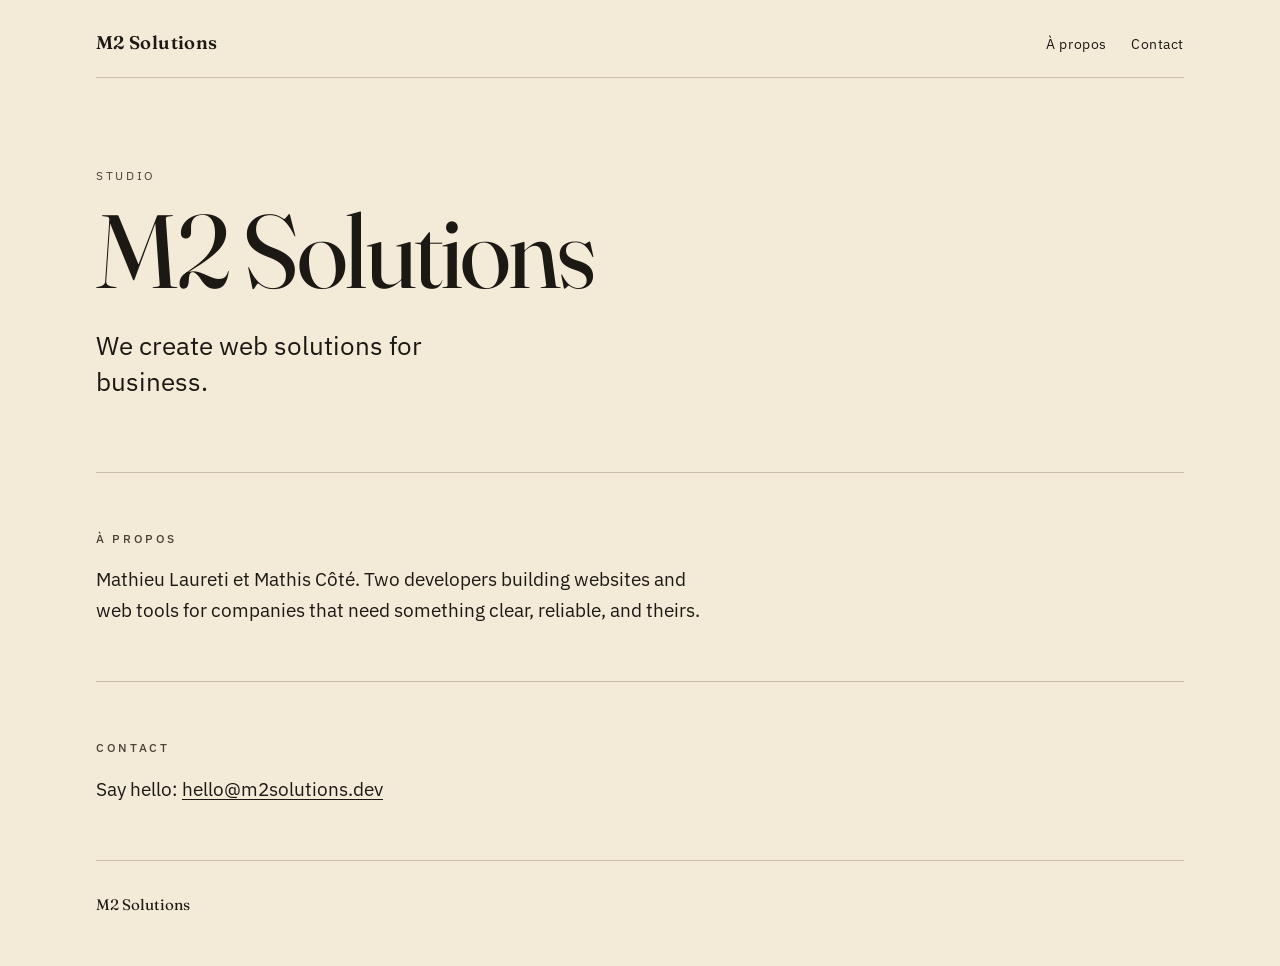
==== site/index.html @ bd521d3f "base website" ====
<!DOCTYPE html>
<html lang="en">
  <head>
    <meta charset="utf-8" />
    <meta name="viewport" content="width=device-width, initial-scale=1" />
    <title>M2 Solutions</title>
    <meta
      name="description"
      content="M2 Solutions — Mathieu Laureti et Mathis Côté. We create web solutions for business."
    />
    <link rel="preconnect" href="https://fonts.googleapis.com" />
    <link rel="preconnect" href="https://fonts.gstatic.com" crossorigin />
    <link
      href="https://fonts.googleapis.com/css2?family=Fraunces:opsz,wght@9..144,400;9..144,600&family=IBM+Plex+Sans:wght@400;500&display=swap"
      rel="stylesheet"
    />
    <link rel="stylesheet" href="styles.css" />
  </head>
  <body>
    <header class="site-header">
      <a class="wordmark" href="#top">M2 Solutions</a>
      <nav aria-label="Primary">
        <a href="#about">À propos</a>
        <a href="#contact">Contact</a>
      </nav>
    </header>

    <main id="top">
      <section class="hero" aria-labelledby="hero-title">
        <p class="eyebrow">Studio</p>
        <h1 id="hero-title">M2 Solutions</h1>
        <p class="lede">We create web solutions for business.</p>
      </section>

      <section id="about" class="about" aria-labelledby="about-title">
        <h2 id="about-title">À propos</h2>
        <p>
          Mathieu Laureti et Mathis Côté. Two developers building websites and
          web tools for companies that need something clear, reliable, and
          theirs.
        </p>
      </section>

      <section id="contact" class="contact" aria-labelledby="contact-title">
        <h2 id="contact-title">Contact</h2>
        <p>
          Say hello:
          <a href="mailto:hello@m2solutions.dev">hello@m2solutions.dev</a>
        </p>
      </section>
    </main>

    <footer class="site-footer">
      <p>M2 Solutions</p>
    </footer>
  </body>
</html>
---- site/styles.css ----
:root {
  --paper: #f3ead8;
  --ink: #1c1914;
  --ink-soft: #4a4338;
  --rule: #c9bda6;
  --accent: #8c2f1b;
  --max: 68rem;
}

*,
*::before,
*::after {
  box-sizing: border-box;
}

html {
  scroll-behavior: smooth;
}

body {
  margin: 0;
  min-height: 100vh;
  color: var(--ink);
  background: var(--paper);
  font-family: "IBM Plex Sans", system-ui, sans-serif;
  font-size: 1.05rem;
  line-height: 1.6;
}

a {
  color: inherit;
}

a:hover {
  color: var(--accent);
}

.site-header,
.site-footer,
main {
  width: min(100% - 2.5rem, var(--max));
  margin-inline: auto;
}

.site-header {
  display: flex;
  align-items: baseline;
  justify-content: space-between;
  gap: 1.5rem;
  padding-block: 1.75rem 1.25rem;
  border-bottom: 1px solid var(--rule);
}

.wordmark {
  font-family: Fraunces, Georgia, serif;
  font-weight: 600;
  font-size: 1.15rem;
  letter-spacing: 0.02em;
  text-decoration: none;
}

nav {
  display: flex;
  gap: 1.5rem;
}

nav a {
  text-decoration: none;
  font-size: 0.9rem;
  letter-spacing: 0.04em;
}

.hero {
  padding-block: 5.5rem 4.5rem;
  border-bottom: 1px solid var(--rule);
}

.eyebrow {
  margin: 0 0 1rem;
  font-size: 0.75rem;
  letter-spacing: 0.22em;
  text-transform: uppercase;
  color: var(--ink-soft);
}

.hero h1 {
  margin: 0;
  font-family: Fraunces, Georgia, serif;
  font-size: clamp(3rem, 9vw, 6.5rem);
  font-weight: 400;
  line-height: 0.95;
  letter-spacing: -0.03em;
}

.lede {
  max-width: 22ch;
  margin: 1.75rem 0 0;
  font-size: clamp(1.25rem, 2.4vw, 1.65rem);
  line-height: 1.35;
}

.about,
.contact {
  padding-block: 3.5rem;
  border-bottom: 1px solid var(--rule);
}

h2 {
  margin: 0 0 1rem;
  font-size: 0.75rem;
  font-weight: 500;
  letter-spacing: 0.22em;
  text-transform: uppercase;
  color: var(--ink-soft);
}

.about p,
.contact p {
  max-width: 38rem;
  margin: 0;
  font-size: 1.2rem;
}

.contact a {
  text-underline-offset: 0.18em;
}

.site-footer {
  padding-block: 2rem 3rem;
  font-family: Fraunces, Georgia, serif;
  font-size: 0.95rem;
}

.site-footer p {
  margin: 0;
}

@media (max-width: 40rem) {
  .site-header {
    flex-direction: column;
    align-items: flex-start;
    gap: 0.75rem;
  }

  .hero {
    padding-block: 3.5rem 3rem;
  }
}
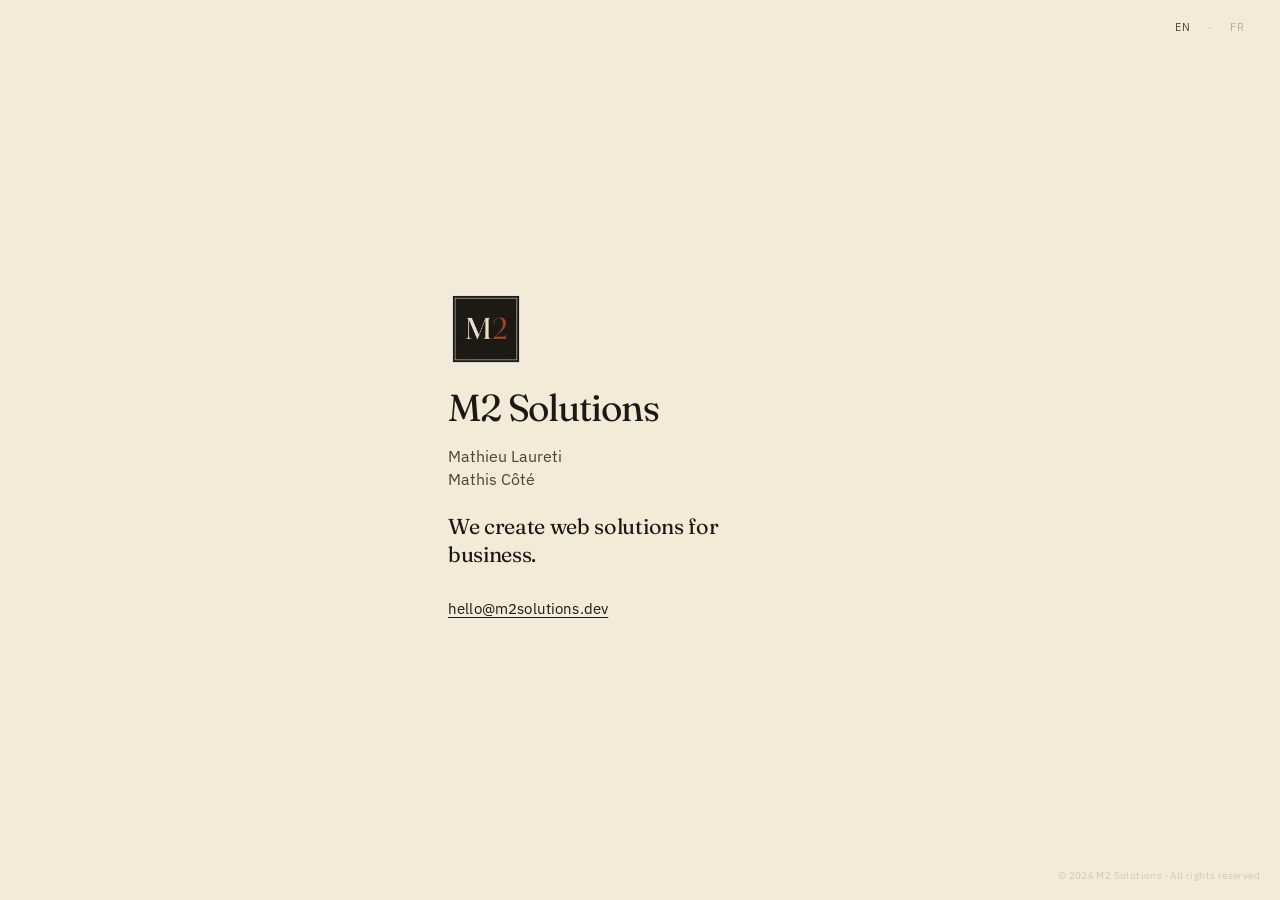
==== commit ea4f3841: "base website" ====
--- a/site/index.html
+++ b/site/index.html
@@ -2,12 +2,18 @@
 <html lang="en">
   <head>
     <meta charset="utf-8" />
-    <meta name="viewport" content="width=device-width, initial-scale=1" />
+    <meta
+      name="viewport"
+      content="width=device-width, initial-scale=1, viewport-fit=cover"
+    />
     <title>M2 Solutions</title>
     <meta
       name="description"
-      content="M2 Solutions — Mathieu Laureti et Mathis Côté. We create web solutions for business."
+      content="M2 Solutions — Mathieu Laureti and Mathis Côté. We create web solutions for business."
     />
+    <link rel="alternate" hreflang="en" href="./" />
+    <link rel="alternate" hreflang="fr" href="./fr/" />
+    <link rel="alternate" hreflang="x-default" href="./" />
     <link rel="preconnect" href="https://fonts.googleapis.com" />
     <link rel="preconnect" href="https://fonts.gstatic.com" crossorigin />
     <link
@@ -17,41 +23,33 @@
     <link rel="stylesheet" href="styles.css" />
   </head>
   <body>
-    <header class="site-header">
-      <a class="wordmark" href="#top">M2 Solutions</a>
-      <nav aria-label="Primary">
-        <a href="#about">À propos</a>
-        <a href="#contact">Contact</a>
-      </nav>
-    </header>
+    <nav class="lang" aria-label="Language">
+      <a href="./" hreflang="en" lang="en" aria-current="page">EN</a>
+      <span aria-hidden="true">·</span>
+      <a href="./fr/" hreflang="fr" lang="fr">FR</a>
+    </nav>
 
-    <main id="top">
-      <section class="hero" aria-labelledby="hero-title">
-        <p class="eyebrow">Studio</p>
-        <h1 id="hero-title">M2 Solutions</h1>
-        <p class="lede">We create web solutions for business.</p>
-      </section>
-
-      <section id="about" class="about" aria-labelledby="about-title">
-        <h2 id="about-title">À propos</h2>
-        <p>
-          Mathieu Laureti et Mathis Côté. Two developers building websites and
-          web tools for companies that need something clear, reliable, and
-          theirs.
-        </p>
-      </section>
-
-      <section id="contact" class="contact" aria-labelledby="contact-title">
-        <h2 id="contact-title">Contact</h2>
-        <p>
-          Say hello:
-          <a href="mailto:hello@m2solutions.dev">hello@m2solutions.dev</a>
-        </p>
-      </section>
+    <main class="card">
+      <img
+        class="logo"
+        src="logo.png"
+        width="256"
+        height="256"
+        alt="M2 Solutions"
+      />
+      <h1>M2 Solutions</h1>
+      <ul class="names">
+        <li>Mathieu Laureti</li>
+        <li>Mathis Côté</li>
+      </ul>
+      <p class="desc">We create web solutions for business.</p>
+      <a class="contact" href="mailto:hello@m2solutions.dev"
+        >hello@m2solutions.dev</a
+      >
     </main>
 
-    <footer class="site-footer">
-      <p>M2 Solutions</p>
+    <footer class="legal">
+      <p>© 2026 M2 Solutions · All rights reserved</p>
     </footer>
   </body>
 </html>
--- a/site/styles.css
+++ b/site/styles.css
@@ -2,9 +2,9 @@
   --paper: #f3ead8;
   --ink: #1c1914;
   --ink-soft: #4a4338;
-  --rule: #c9bda6;
+  --muted: #b9ad97;
   --accent: #8c2f1b;
-  --max: 68rem;
+  --pad: max(1.25rem, env(safe-area-inset-left));
 }
 
 *,
@@ -13,18 +13,23 @@
   box-sizing: border-box;
 }
 
-html {
-  scroll-behavior: smooth;
+html,
+body {
+  margin: 0;
+  min-height: 100%;
 }
 
 body {
-  margin: 0;
-  min-height: 100vh;
+  min-height: 100dvh;
+  display: grid;
+  grid-template-rows: auto 1fr auto;
   color: var(--ink);
   background: var(--paper);
   font-family: "IBM Plex Sans", system-ui, sans-serif;
   font-size: 1.05rem;
-  line-height: 1.6;
+  line-height: 1.5;
+  padding: env(safe-area-inset-top) env(safe-area-inset-right)
+    env(safe-area-inset-bottom) env(safe-area-inset-left);
 }
 
 a {
@@ -35,114 +40,126 @@
   color: var(--accent);
 }
 
-.site-header,
-.site-footer,
-main {
-  width: min(100% - 2.5rem, var(--max));
-  margin-inline: auto;
+.lang {
+  display: flex;
+  align-items: center;
+  justify-content: flex-end;
+  gap: 0.15rem;
+  padding: 0.35rem var(--pad) 0;
+  font-size: 0.68rem;
+  letter-spacing: 0.16em;
+  color: var(--muted);
 }
 
-.site-header {
-  display: flex;
-  align-items: baseline;
-  justify-content: space-between;
-  gap: 1.5rem;
-  padding-block: 1.75rem 1.25rem;
-  border-bottom: 1px solid var(--rule);
-}
-
-.wordmark {
-  font-family: Fraunces, Georgia, serif;
-  font-weight: 600;
-  font-size: 1.15rem;
-  letter-spacing: 0.02em;
+.lang a {
+  display: inline-flex;
+  align-items: center;
+  justify-content: center;
+  min-width: 2.75rem;
+  min-height: 2.75rem;
   text-decoration: none;
 }
 
-nav {
-  display: flex;
-  gap: 1.5rem;
+.lang a[aria-current="page"] {
+  color: var(--ink-soft);
+  pointer-events: none;
 }
 
-nav a {
-  text-decoration: none;
-  font-size: 0.9rem;
-  letter-spacing: 0.04em;
+.card {
+  display: flex;
+  flex-direction: column;
+  align-items: flex-start;
+  justify-content: center;
+  width: min(100% - 2 * var(--pad), 22rem);
+  margin: 0 auto;
+  padding-block: 1.5rem;
 }
 
-.hero {
-  padding-block: 5.5rem 4.5rem;
-  border-bottom: 1px solid var(--rule);
+.logo {
+  display: block;
+  width: 4.25rem;
+  height: 4.25rem;
+  margin-bottom: 1.35rem;
 }
 
-.eyebrow {
-  margin: 0 0 1rem;
-  font-size: 0.75rem;
-  letter-spacing: 0.22em;
-  text-transform: uppercase;
-  color: var(--ink-soft);
+h1 {
+  margin: 0;
+  font-family: Fraunces, Georgia, serif;
+  font-size: clamp(1.85rem, 7vw, 2.35rem);
+  font-weight: 400;
+  letter-spacing: -0.03em;
+  line-height: 1.05;
 }
 
-.hero h1 {
-  margin: 0;
-  font-family: Fraunces, Georgia, serif;
-  font-size: clamp(3rem, 9vw, 6.5rem);
-  font-weight: 400;
-  line-height: 0.95;
-  letter-spacing: -0.03em;
+.names {
+  list-style: none;
+  margin: 1.1rem 0 0;
+  padding: 0;
+  color: var(--ink-soft);
+  font-size: 1rem;
+  line-height: 1.45;
 }
 
-.lede {
-  max-width: 22ch;
-  margin: 1.75rem 0 0;
-  font-size: clamp(1.25rem, 2.4vw, 1.65rem);
-  line-height: 1.35;
+.desc {
+  margin: 1.35rem 0 0;
+  max-width: 20ch;
+  font-family: Fraunces, Georgia, serif;
+  font-size: clamp(1.15rem, 4.2vw, 1.35rem);
+  font-weight: 400;
+  line-height: 1.3;
+  letter-spacing: -0.015em;
 }
 
-.about,
 .contact {
-  padding-block: 3.5rem;
-  border-bottom: 1px solid var(--rule);
+  margin-top: 1.75rem;
+  font-size: 0.95rem;
+  letter-spacing: 0.01em;
+  text-underline-offset: 0.2em;
+  word-break: break-word;
 }
 
-h2 {
-  margin: 0 0 1rem;
-  font-size: 0.75rem;
-  font-weight: 500;
-  letter-spacing: 0.22em;
-  text-transform: uppercase;
-  color: var(--ink-soft);
+.legal {
+  justify-self: end;
+  padding: 0.5rem var(--pad) 1rem;
+  max-width: 90vw;
+  color: var(--muted);
+  font-size: 0.62rem;
+  letter-spacing: 0.04em;
+  text-align: right;
 }
 
-.about p,
-.contact p {
-  max-width: 38rem;
-  margin: 0;
-  font-size: 1.2rem;
-}
-
-.contact a {
-  text-underline-offset: 0.18em;
-}
-
-.site-footer {
-  padding-block: 2rem 3rem;
-  font-family: Fraunces, Georgia, serif;
-  font-size: 0.95rem;
-}
-
-.site-footer p {
+.legal p {
   margin: 0;
 }
 
-@media (max-width: 40rem) {
-  .site-header {
-    flex-direction: column;
-    align-items: flex-start;
-    gap: 0.75rem;
+@media (min-width: 40rem) {
+  .card {
+    width: min(100% - 4rem, 24rem);
   }
 
-  .hero {
-    padding-block: 3.5rem 3rem;
+  .logo {
+    width: 4.75rem;
+    height: 4.75rem;
+  }
+
+  .legal {
+    opacity: 0.55;
+  }
+
+  .legal:hover,
+  .legal:focus-within {
+    opacity: 1;
+    color: var(--ink-soft);
   }
 }
+
+@media (max-width: 39.99rem) {
+  .card {
+    align-items: flex-start;
+  }
+
+  .logo {
+    width: 3.75rem;
+    height: 3.75rem;
+  }
+}
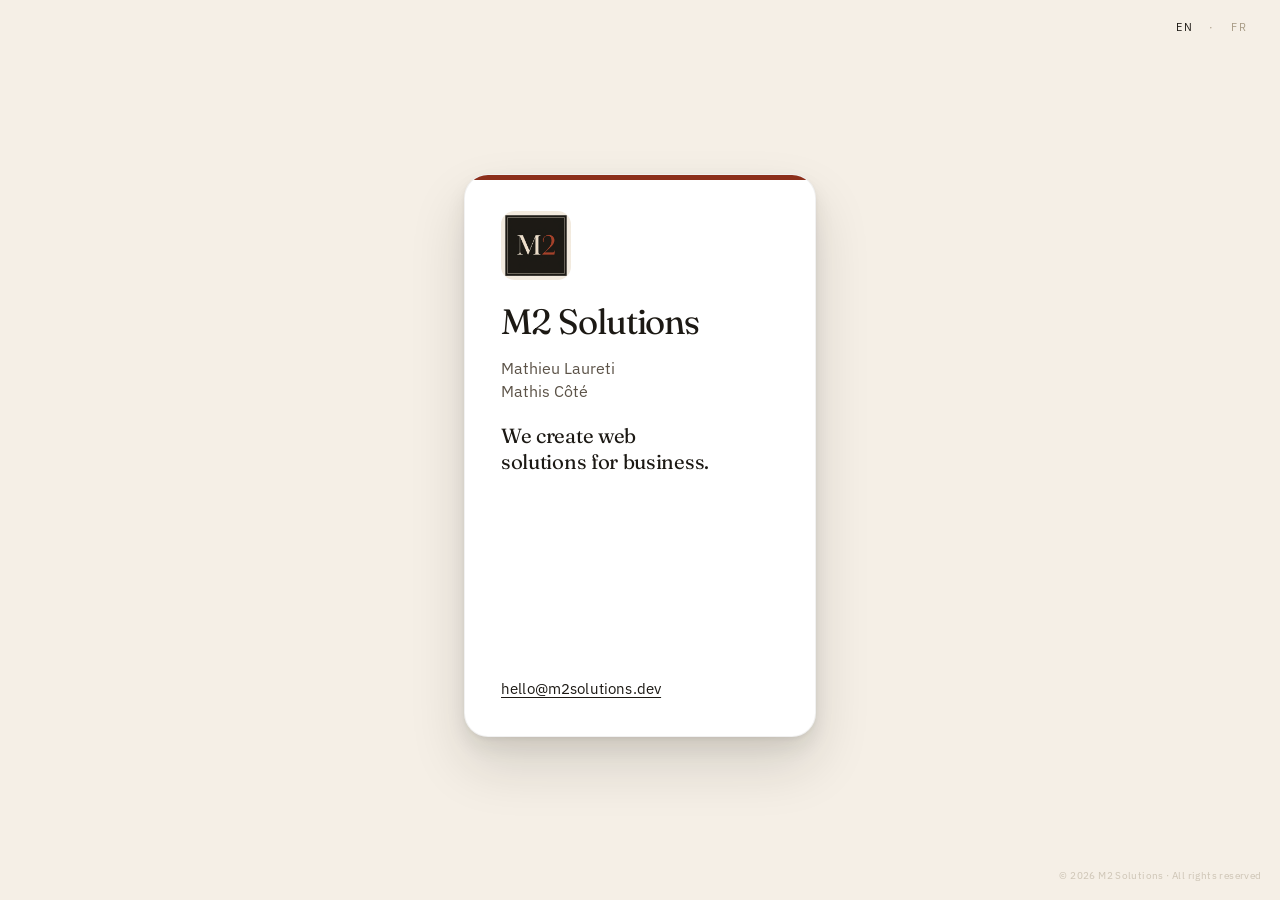
==== commit 1756b110: "base website" ====
--- a/site/index.html
+++ b/site/index.html
@@ -20,7 +20,7 @@
       href="https://fonts.googleapis.com/css2?family=Fraunces:opsz,wght@9..144,400;9..144,600&family=IBM+Plex+Sans:wght@400;500&display=swap"
       rel="stylesheet"
     />
-    <link rel="stylesheet" href="styles.css" />
+    <link rel="stylesheet" href="styles.css?v=card" />
   </head>
   <body>
     <nav class="lang" aria-label="Language">
--- a/site/styles.css
+++ b/site/styles.css
@@ -1,10 +1,16 @@
 :root {
-  --paper: #f3ead8;
+  --page: #f5efe6;
+  --card: #ffffff;
   --ink: #1c1914;
-  --ink-soft: #4a4338;
-  --muted: #b9ad97;
+  --ink-soft: #5c5348;
+  --muted: #a89c86;
   --accent: #8c2f1b;
-  --pad: max(1.25rem, env(safe-area-inset-left));
+  --pad: max(1.15rem, env(safe-area-inset-left));
+  --radius: 1.5rem;
+  --shadow:
+    0 2px 4px rgba(28, 25, 20, 0.05),
+    0 10px 20px rgba(28, 25, 20, 0.07),
+    0 28px 56px rgba(28, 25, 20, 0.14);
 }
 
 *,
@@ -24,7 +30,7 @@
   display: grid;
   grid-template-rows: auto 1fr auto;
   color: var(--ink);
-  background: var(--paper);
+  background: var(--page);
   font-family: "IBM Plex Sans", system-ui, sans-serif;
   font-size: 1.05rem;
   line-height: 1.5;
@@ -34,10 +40,6 @@
 
 a {
   color: inherit;
-}
-
-a:hover {
-  color: var(--accent);
 }
 
 .lang {
@@ -60,32 +62,57 @@
   text-decoration: none;
 }
 
+.lang a:hover {
+  color: var(--ink);
+}
+
 .lang a[aria-current="page"] {
-  color: var(--ink-soft);
+  color: var(--ink);
   pointer-events: none;
 }
 
 .card {
+  position: relative;
   display: flex;
   flex-direction: column;
   align-items: flex-start;
-  justify-content: center;
-  width: min(100% - 2 * var(--pad), 22rem);
-  margin: 0 auto;
-  padding-block: 1.5rem;
+  overflow: hidden;
+  aspect-ratio: 5 / 8;
+  width: min(
+    20.5rem,
+    calc(100% - 2 * var(--pad)),
+    calc((100dvh - 7.5rem) * 5 / 8)
+  );
+  margin: auto;
+  padding: clamp(1.5rem, 5.5vw, 2.25rem);
+  background: var(--card);
+  border: 1px solid rgba(28, 25, 20, 0.06);
+  border-radius: var(--radius);
+  box-shadow: var(--shadow);
+}
+
+.card::before {
+  content: "";
+  position: absolute;
+  top: 0;
+  left: 0;
+  right: 0;
+  height: 5px;
+  background: var(--accent);
 }
 
 .logo {
   display: block;
-  width: 4.25rem;
-  height: 4.25rem;
+  width: 3.75rem;
+  height: 3.75rem;
   margin-bottom: 1.35rem;
+  border-radius: 0.85rem;
 }
 
 h1 {
   margin: 0;
   font-family: Fraunces, Georgia, serif;
-  font-size: clamp(1.85rem, 7vw, 2.35rem);
+  font-size: clamp(1.7rem, 6.4vw, 2.2rem);
   font-weight: 400;
   letter-spacing: -0.03em;
   line-height: 1.05;
@@ -93,29 +120,34 @@
 
 .names {
   list-style: none;
-  margin: 1.1rem 0 0;
+  margin: 1rem 0 0;
   padding: 0;
   color: var(--ink-soft);
-  font-size: 1rem;
+  font-size: 0.98rem;
   line-height: 1.45;
 }
 
 .desc {
-  margin: 1.35rem 0 0;
-  max-width: 20ch;
+  margin: 1.25rem 0 0;
+  max-width: 16ch;
   font-family: Fraunces, Georgia, serif;
-  font-size: clamp(1.15rem, 4.2vw, 1.35rem);
+  font-size: clamp(1.08rem, 3.8vw, 1.28rem);
   font-weight: 400;
   line-height: 1.3;
   letter-spacing: -0.015em;
 }
 
 .contact {
-  margin-top: 1.75rem;
-  font-size: 0.95rem;
+  margin-top: auto;
+  padding-top: 1.25rem;
+  font-size: 0.92rem;
   letter-spacing: 0.01em;
   text-underline-offset: 0.2em;
   word-break: break-word;
+}
+
+.contact:hover {
+  color: var(--accent);
 }
 
 .legal {
@@ -134,32 +166,33 @@
 
 @media (min-width: 40rem) {
   .card {
-    width: min(100% - 4rem, 24rem);
+    width: min(22rem, calc((100dvh - 8rem) * 5 / 8));
+    transition: transform 0.28s ease, box-shadow 0.28s ease;
   }
 
   .logo {
-    width: 4.75rem;
-    height: 4.75rem;
+    width: 4.35rem;
+    height: 4.35rem;
+    margin-bottom: 1.5rem;
   }
 
   .legal {
-    opacity: 0.55;
+    opacity: 0.5;
   }
 
   .legal:hover,
   .legal:focus-within {
     opacity: 1;
-    color: var(--ink-soft);
+    color: var(--ink);
   }
 }
 
-@media (max-width: 39.99rem) {
-  .card {
-    align-items: flex-start;
-  }
-
-  .logo {
-    width: 3.75rem;
-    height: 3.75rem;
+@media (hover: hover) and (min-width: 40rem) {
+  .card:hover {
+    transform: translateY(-5px);
+    box-shadow:
+      0 4px 8px rgba(28, 25, 20, 0.06),
+      0 16px 32px rgba(28, 25, 20, 0.1),
+      0 48px 80px rgba(28, 25, 20, 0.16);
   }
 }
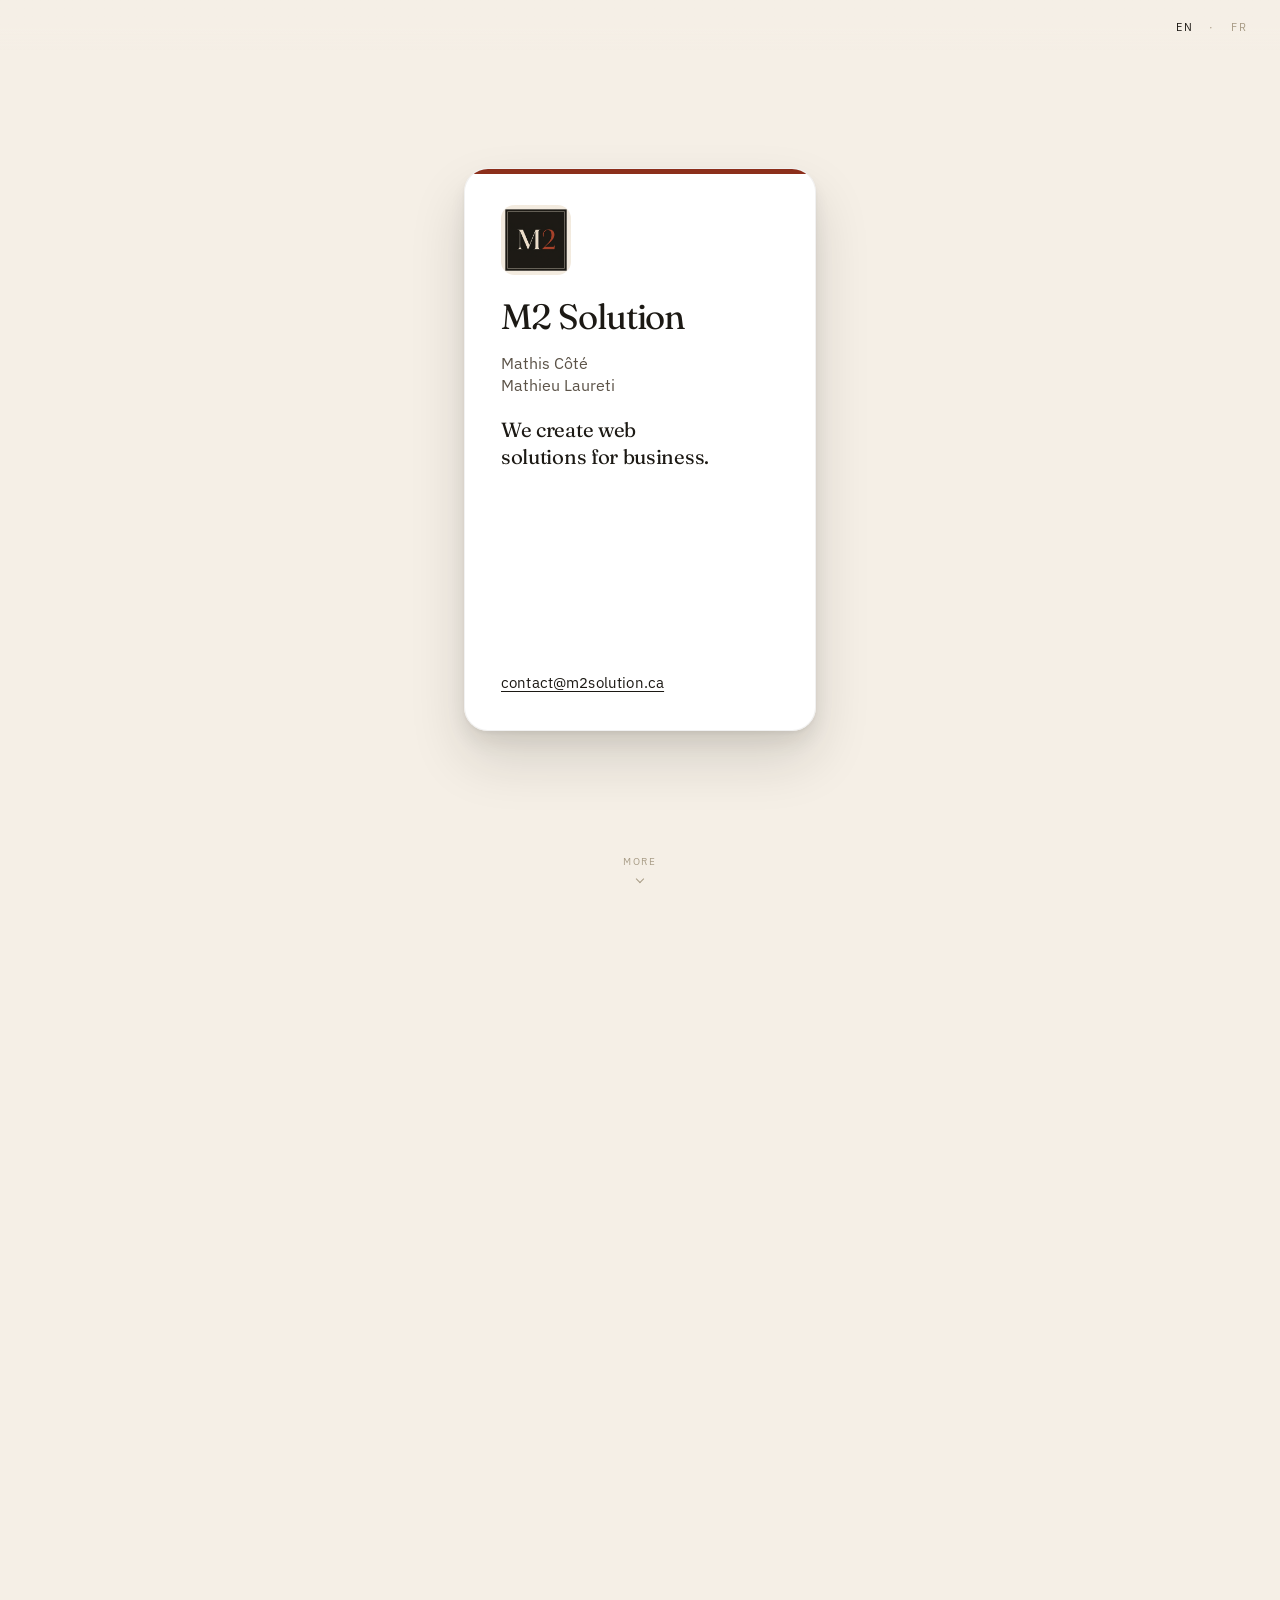
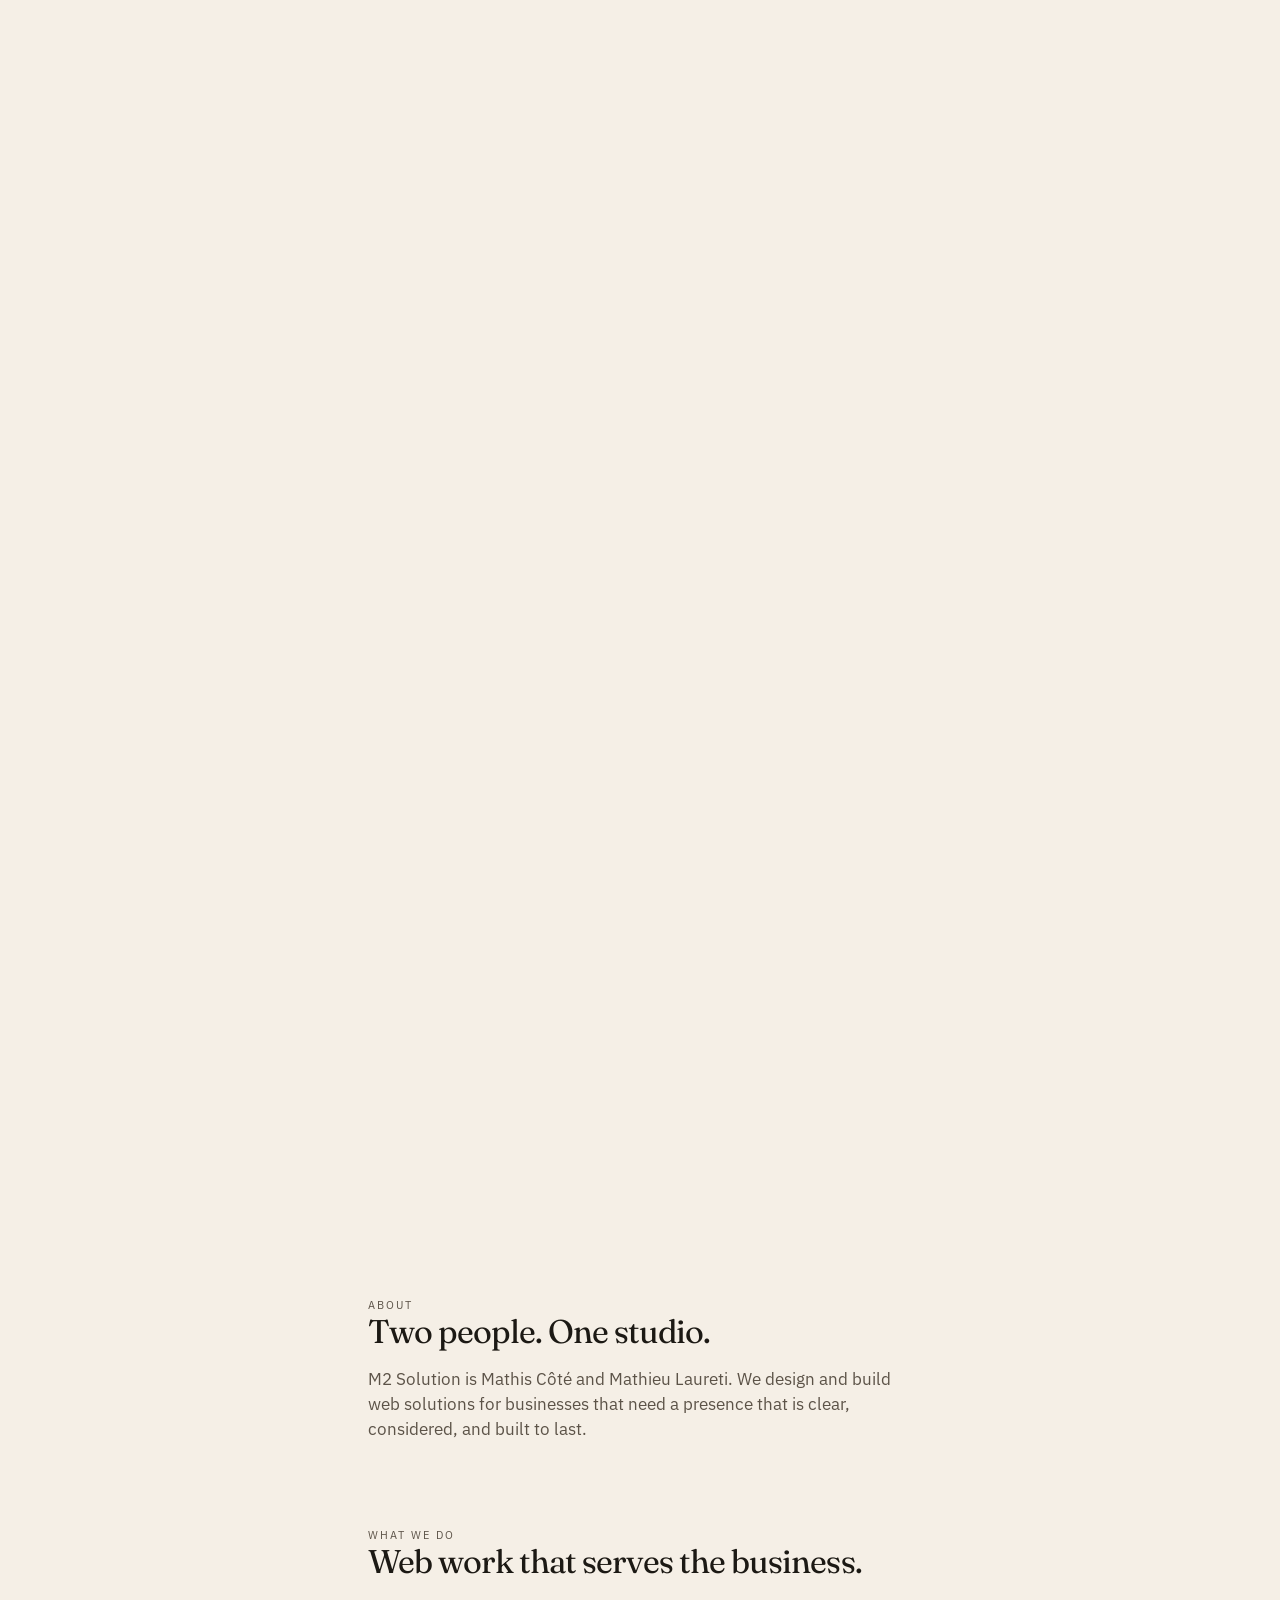
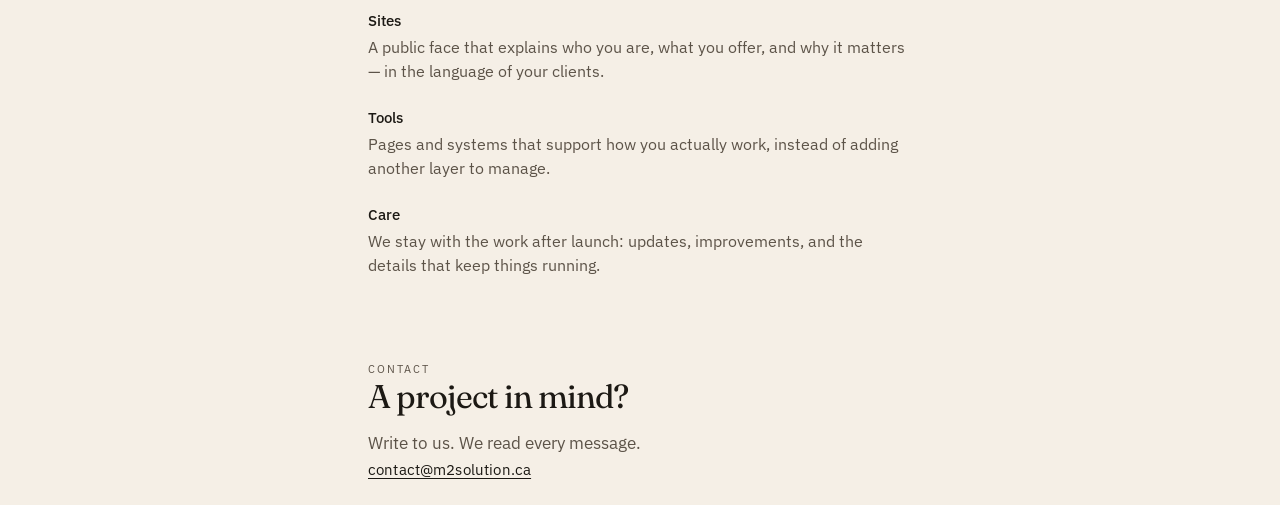
==== commit f6c5cb32: "website" ====
--- a/site/index.html
+++ b/site/index.html
@@ -6,21 +6,31 @@
       name="viewport"
       content="width=device-width, initial-scale=1, viewport-fit=cover"
     />
-    <title>M2 Solutions</title>
+    <title>M2 Solution</title>
     <meta
       name="description"
-      content="M2 Solutions — Mathieu Laureti and Mathis Côté. We create web solutions for business."
-    />
-    <link rel="alternate" hreflang="en" href="./" />
-    <link rel="alternate" hreflang="fr" href="./fr/" />
-    <link rel="alternate" hreflang="x-default" href="./" />
+      content="M2 Solution — Mathis Côté and Mathieu Laureti. We create web solutions for business."
+    />
+    <link rel="canonical" href="https://m2solution.ca/" />
+    <link rel="alternate" hreflang="en" href="https://m2solution.ca/" />
+    <link rel="alternate" hreflang="fr" href="https://m2solution.ca/fr/" />
+    <link rel="alternate" hreflang="x-default" href="https://m2solution.ca/" />
+    <meta property="og:type" content="website" />
+    <meta property="og:url" content="https://m2solution.ca/" />
+    <meta property="og:title" content="M2 Solution" />
+    <meta
+      property="og:description"
+      content="M2 Solution — Mathis Côté and Mathieu Laureti. We create web solutions for business."
+    />
+    <meta property="og:locale" content="en_CA" />
+    <meta property="og:locale:alternate" content="fr_CA" />
     <link rel="preconnect" href="https://fonts.googleapis.com" />
     <link rel="preconnect" href="https://fonts.gstatic.com" crossorigin />
     <link
       href="https://fonts.googleapis.com/css2?family=Fraunces:opsz,wght@9..144,400;9..144,600&family=IBM+Plex+Sans:wght@400;500&display=swap"
       rel="stylesheet"
     />
-    <link rel="stylesheet" href="styles.css?v=card" />
+    <link rel="stylesheet" href="styles.css?v=more" />
   </head>
   <body>
     <nav class="lang" aria-label="Language">
@@ -29,27 +39,240 @@
       <a href="./fr/" hreflang="fr" lang="fr">FR</a>
     </nav>
 
-    <main class="card">
-      <img
-        class="logo"
-        src="logo.png"
-        width="256"
-        height="256"
-        alt="M2 Solutions"
-      />
-      <h1>M2 Solutions</h1>
-      <ul class="names">
-        <li>Mathieu Laureti</li>
-        <li>Mathis Côté</li>
-      </ul>
-      <p class="desc">We create web solutions for business.</p>
-      <a class="contact" href="mailto:hello@m2solutions.dev"
-        >hello@m2solutions.dev</a
-      >
+    <div class="stage" data-flip-stage>
+      <div class="pin" data-flip-pin>
+        <header class="hero">
+          <div class="flipper" data-flip-card>
+            <article class="card face face-front">
+              <img
+                class="logo"
+                src="logo.png"
+                width="256"
+                height="256"
+                alt="M2 Solution"
+              />
+              <h1>M2 Solution</h1>
+              <ul class="names">
+                <li>Mathis Côté</li>
+                <li>Mathieu Laureti</li>
+              </ul>
+              <p class="desc">We create web solutions for business.</p>
+              <a class="contact" href="mailto:contact@m2solution.ca"
+                >contact@m2solution.ca</a
+              >
+            </article>
+          </div>
+          <a class="scroll" data-flip-hint href="#about">More</a>
+        </header>
+      </div>
+    </div>
+
+    <main data-flip-site>
+      <header class="masthead">
+        <p>M2 Solution</p>
+        <p>Québec</p>
+      </header>
+
+      <section id="about" class="panel">
+        <p class="kicker">About</p>
+        <h2>Two people. One studio.</h2>
+        <p>
+          M2 Solution is Mathis Côté and Mathieu Laureti. We design and build
+          web solutions for businesses that need a presence that is clear,
+          considered, and built to last.
+        </p>
+        <p>
+          Based in Québec. We work in French and English — the way your clients
+          actually speak.
+        </p>
+      </section>
+
+      <section id="work" class="panel">
+        <p class="kicker">What we do</p>
+        <h2>Web work that serves the business.</h2>
+        <ul class="offers">
+          <li>
+            <h3>Sites</h3>
+            <p>
+              A public face that explains who you are, what you offer, and why
+              it matters — in the language of your clients.
+            </p>
+          </li>
+          <li>
+            <h3>Tools</h3>
+            <p>
+              Pages and systems that support how you actually work, instead of
+              adding another layer to manage.
+            </p>
+          </li>
+          <li>
+            <h3>Care</h3>
+            <p>
+              We stay with the work after launch: updates, improvements, and
+              the details that keep things running.
+            </p>
+          </li>
+        </ul>
+      </section>
+
+      <section id="for" class="panel">
+        <p class="kicker">Who it’s for</p>
+        <h2>Businesses that want a site that works, not a brochure that ages.</h2>
+        <ul class="offers">
+          <li>
+            <h3>Local businesses</h3>
+            <p>
+              Shops, services, and studios that need to be found, understood,
+              and contacted without friction.
+            </p>
+          </li>
+          <li>
+            <h3>Growing teams</h3>
+            <p>
+              Companies that have outgrown a template and need something that
+              matches how they sell and operate.
+            </p>
+          </li>
+          <li>
+            <h3>Bilingual Québec</h3>
+            <p>
+              Work that has to hold up in French and English, on the same
+              footing — not a translation tacked on at the end.
+            </p>
+          </li>
+        </ul>
+      </section>
+
+      <section id="method" class="panel">
+        <p class="kicker">How we work</p>
+        <h2>Listen, build, stay with it.</h2>
+        <ol class="steps">
+          <li>
+            <h3>Listen</h3>
+            <p>
+              We start with the business: who you serve, what has to be clear,
+              and what can wait. No deck before the problem is named.
+            </p>
+          </li>
+          <li>
+            <h3>Build</h3>
+            <p>
+              Design and development together, in the open. You see the work as
+              it takes shape, not only at the end.
+            </p>
+          </li>
+          <li>
+            <h3>Launch</h3>
+            <p>
+              We put it live, set the domain and mail, and keep a line open for
+              what comes next.
+            </p>
+          </li>
+        </ol>
+      </section>
+
+      <section id="faq" class="panel">
+        <p class="kicker">Questions</p>
+        <h2>The usual ones.</h2>
+        <div class="faq">
+          <details>
+            <summary>How do we start?</summary>
+            <p>
+              Write to
+              <a href="mailto:contact@m2solution.ca">contact@m2solution.ca</a>
+              with a few lines on the business and what you need. We answer,
+              then we talk.
+            </p>
+          </details>
+          <details>
+            <summary>How long does a site take?</summary>
+            <p>
+              It depends on the scope. A clear one-pager can move quickly; a
+              larger site takes the time the content and structure need. We’ll
+              say so before we begin.
+            </p>
+          </details>
+          <details>
+            <summary>Do you work in French and English?</summary>
+            <p>
+              Yes. The studio is bilingual. The site you’re reading is the
+              proof.
+            </p>
+          </details>
+          <details>
+            <summary>Do you host and look after the site?</summary>
+            <p>
+              Yes. We can launch it, point the domain, and stay on for updates
+              so you’re not left with a file and a login.
+            </p>
+          </details>
+        </div>
+      </section>
+
+      <section id="contact" class="panel">
+        <p class="kicker">Contact</p>
+        <h2>A project in mind?</h2>
+        <p>
+          Tell us who you are and what you’re trying to do. We read every
+          message.
+        </p>
+        <a class="contact contact--block" href="mailto:contact@m2solution.ca"
+          >contact@m2solution.ca</a
+        >
+        <p class="aside">Québec · French &amp; English</p>
+      </section>
     </main>
+      <section id="about" class="panel">
+        <p class="kicker">About</p>
+        <h2>Two people. One studio.</h2>
+        <p>
+          M2 Solution is Mathis Côté and Mathieu Laureti. We design and build
+          web solutions for businesses that need a presence that is clear,
+          considered, and built to last.
+        </p>
+      </section>
+
+      <section id="work" class="panel">
+        <p class="kicker">What we do</p>
+        <h2>Web work that serves the business.</h2>
+        <ul class="offers">
+          <li>
+            <h3>Sites</h3>
+            <p>
+              A public face that explains who you are, what you offer, and why
+              it matters — in the language of your clients.
+            </p>
+          </li>
+          <li>
+            <h3>Tools</h3>
+            <p>
+              Pages and systems that support how you actually work, instead of
+              adding another layer to manage.
+            </p>
+          </li>
+          <li>
+            <h3>Care</h3>
+            <p>
+              We stay with the work after launch: updates, improvements, and
+              the details that keep things running.
+            </p>
+          </li>
+        </ul>
+      </section>
+
+      <section id="contact" class="panel">
+        <p class="kicker">Contact</p>
+        <h2>A project in mind?</h2>
+        <p>Write to us. We read every message.</p>
+        <a class="contact contact--block" href="mailto:contact@m2solution.ca"
+          >contact@m2solution.ca</a
+        >
+      </section>
+    </main>
 
     <footer class="legal">
-      <p>© 2026 M2 Solutions · All rights reserved</p>
+      <p>© 2026 M2 Solution · All rights reserved</p>
     </footer>
+    <script src="scroll.js?v=diag" defer></script>
   </body>
 </html>
--- a/site/styles.css
+++ b/site/styles.css
@@ -19,6 +19,10 @@
   box-sizing: border-box;
 }
 
+html {
+  scroll-behavior: smooth;
+}
+
 html,
 body {
   margin: 0;
@@ -26,9 +30,6 @@
 }
 
 body {
-  min-height: 100dvh;
-  display: grid;
-  grid-template-rows: auto 1fr auto;
   color: var(--ink);
   background: var(--page);
   font-family: "IBM Plex Sans", system-ui, sans-serif;
@@ -43,6 +44,9 @@
 }
 
 .lang {
+  position: sticky;
+  top: 0;
+  z-index: 8;
   display: flex;
   align-items: center;
   justify-content: flex-end;
@@ -51,6 +55,10 @@
   font-size: 0.68rem;
   letter-spacing: 0.16em;
   color: var(--muted);
+  background: linear-gradient(
+    var(--page) 70%,
+    color-mix(in srgb, var(--page) 0%, transparent)
+  );
 }
 
 .lang a {
@@ -69,6 +77,13 @@
 .lang a[aria-current="page"] {
   color: var(--ink);
   pointer-events: none;
+}
+
+.hero {
+  display: grid;
+  grid-template-rows: 1fr auto;
+  min-height: calc(100dvh - 3.25rem);
+  min-height: calc(100svh - 3.25rem);
 }
 
 .card {
@@ -81,7 +96,7 @@
   width: min(
     20.5rem,
     calc(100% - 2 * var(--pad)),
-    calc((100dvh - 7.5rem) * 5 / 8)
+    calc((100dvh - 8.5rem) * 5 / 8)
   );
   margin: auto;
   padding: clamp(1.5rem, 5.5vw, 2.25rem);
@@ -150,10 +165,239 @@
   color: var(--accent);
 }
 
+.contact--block {
+  margin-top: 1.25rem;
+  padding-top: 0;
+}
+
+.scroll {
+  justify-self: center;
+  display: flex;
+  flex-direction: column;
+  align-items: center;
+  gap: 0.4rem;
+  padding: 0.35rem var(--pad) 1.1rem;
+  color: var(--muted);
+  font-size: 0.62rem;
+  letter-spacing: 0.16em;
+  text-transform: uppercase;
+  text-decoration: none;
+}
+
+.scroll::after {
+  content: "";
+  width: 0.38rem;
+  height: 0.38rem;
+  border-right: 1.5px solid currentColor;
+  border-bottom: 1.5px solid currentColor;
+  transform: rotate(45deg);
+  animation: nudge 1.8s ease-in-out infinite;
+}
+
+.scroll:hover {
+  color: var(--ink);
+}
+
+@keyframes nudge {
+  0%,
+  100% {
+    transform: rotate(45deg) translate(0, 0);
+  }
+  50% {
+    transform: rotate(45deg) translate(0.12rem, 0.12rem);
+  }
+}
+
+.panel {
+  width: min(34rem, calc(100% - 2 * var(--pad)));
+  margin: 0 auto;
+  padding: 4.25rem 0 0;
+}
+
+.panel:first-child {
+  padding-top: 5.5rem;
+}
+
+.panel:last-child {
+  padding-bottom: 5.5rem;
+}
+
+.kicker {
+  margin: 0 0 0.85rem;
+  color: var(--accent);
+  font-size: 0.68rem;
+  letter-spacing: 0.18em;
+  text-transform: uppercase;
+}
+
+.panel h2 {
+  margin: 0;
+  font-family: Fraunces, Georgia, serif;
+  font-size: clamp(1.55rem, 4.4vw, 2.05rem);
+  font-weight: 400;
+  letter-spacing: -0.03em;
+  line-height: 1.15;
+}
+
+.panel p {
+  margin: 1rem 0 0;
+  color: var(--ink-soft);
+}
+
+.offers {
+  list-style: none;
+  margin: 1.75rem 0 0;
+  padding: 0;
+  display: grid;
+  gap: 1.4rem;
+}
+
+.offers h3 {
+  margin: 0;
+  font-size: 0.95rem;
+  font-weight: 500;
+}
+
+.offers p {
+  margin: 0.3rem 0 0;
+  font-size: 0.98rem;
+}
+
+.masthead {
+  display: flex;
+  justify-content: space-between;
+  width: min(34rem, calc(100% - 2 * var(--pad)));
+  margin: 0 auto;
+  padding: 4.75rem 0 0;
+  color: var(--muted);
+  font-size: 0.62rem;
+  letter-spacing: 0.18em;
+  text-transform: uppercase;
+}
+
+.masthead p {
+  margin: 0;
+}
+
+.masthead + .panel {
+  padding-top: 2.35rem;
+}
+
+.steps {
+  list-style: none;
+  margin: 1.75rem 0 0;
+  padding: 0;
+  counter-reset: step;
+  display: grid;
+  gap: 1.5rem;
+}
+
+.steps li {
+  position: relative;
+  padding-left: 3rem;
+}
+
+.steps li::before {
+  counter-increment: step;
+  content: counter(step, decimal-leading-zero);
+  position: absolute;
+  left: 0;
+  top: 0.15rem;
+  color: var(--accent);
+  font-size: 0.72rem;
+  letter-spacing: 0.08em;
+}
+
+.steps h3 {
+  margin: 0;
+  font-size: 0.95rem;
+  font-weight: 500;
+}
+
+.steps p {
+  margin: 0.3rem 0 0;
+  font-size: 0.98rem;
+}
+
+.faq {
+  margin: 1.75rem 0 0;
+}
+
+.faq details {
+  border-top: 1px solid rgba(28, 25, 20, 0.08);
+}
+
+.faq details:last-child {
+  border-bottom: 1px solid rgba(28, 25, 20, 0.08);
+}
+
+.faq summary {
+  cursor: pointer;
+  list-style: none;
+  padding: 1rem 1.75rem 1rem 0;
+  font-size: 0.98rem;
+  font-weight: 500;
+  position: relative;
+}
+
+.faq summary::-webkit-details-marker {
+  display: none;
+}
+
+.faq summary::after {
+  content: "";
+  position: absolute;
+  right: 0.15rem;
+  top: 1.35rem;
+  width: 0.38rem;
+  height: 0.38rem;
+  border-right: 1.5px solid var(--muted);
+  border-bottom: 1.5px solid var(--muted);
+  transform: rotate(45deg);
+}
+
+.faq details[open] summary::after {
+  top: 1.5rem;
+  transform: rotate(225deg);
+}
+
+.faq details p {
+  margin: 0 0 1.1rem;
+  padding-right: 1.5rem;
+  font-size: 0.98rem;
+}
+
+.aside {
+  margin-top: 1.1rem;
+  color: var(--muted);
+  font-size: 0.72rem;
+  letter-spacing: 0.1em;
+  text-transform: uppercase;
+}
+
+@supports (animation-timeline: view()) {
+  .panel {
+    animation: rise 0.8s ease both;
+    animation-timeline: view();
+    animation-range: entry 0% entry 35%;
+  }
+}
+
+@keyframes rise {
+  from {
+    opacity: 0;
+    transform: translateY(1.15rem);
+  }
+  to {
+    opacity: 1;
+    transform: none;
+  }
+}
+
 .legal {
-  justify-self: end;
-  padding: 0.5rem var(--pad) 1rem;
+  padding: 0.5rem var(--pad) 1.25rem;
   max-width: 90vw;
+  margin-left: auto;
   color: var(--muted);
   font-size: 0.62rem;
   letter-spacing: 0.04em;
@@ -166,7 +410,7 @@
 
 @media (min-width: 40rem) {
   .card {
-    width: min(22rem, calc((100dvh - 8rem) * 5 / 8));
+    width: min(22rem, calc((100dvh - 9rem) * 5 / 8));
     transition: transform 0.28s ease, box-shadow 0.28s ease;
   }
 
@@ -196,3 +440,125 @@
       0 48px 80px rgba(28, 25, 20, 0.16);
   }
 }
+
+@media (prefers-reduced-motion: reduce) {
+  html {
+    scroll-behavior: auto;
+  }
+
+  .scroll::after,
+  .panel {
+    animation: none;
+  }
+}
+
+.has-flip .lang {
+  position: fixed;
+  top: 0;
+  right: 0;
+  left: 0;
+  background: linear-gradient(
+    var(--page) 55%,
+    color-mix(in srgb, var(--page) 0%, transparent)
+  );
+}
+
+.has-flip .stage {
+  height: 300vh;
+}
+
+.has-flip .pin {
+  position: sticky;
+  top: 0;
+  height: 100svh;
+  display: grid;
+  place-items: center;
+  overflow: hidden;
+  perspective: 80rem;
+  perspective-origin: 50% 48%;
+}
+
+.has-flip .hero {
+  position: absolute;
+  inset: 0;
+  display: grid;
+  place-items: center;
+  min-height: 0;
+  pointer-events: none;
+}
+
+.has-flip .flipper {
+  pointer-events: auto;
+  position: relative;
+  width: min(
+    20.5rem,
+    calc(100% - 2 * var(--pad)),
+    calc((100dvh - 8.5rem) * 5 / 8)
+  );
+  aspect-ratio: 5 / 8;
+  transform-style: preserve-3d;
+  transform: rotateY(0deg);
+  border-radius: var(--radius);
+  box-shadow: var(--shadow);
+  will-change: transform, width, height;
+}
+
+.has-flip .face {
+  position: absolute;
+  inset: 0;
+  border-radius: inherit;
+  overflow: hidden;
+  backface-visibility: hidden;
+  -webkit-backface-visibility: hidden;
+}
+
+.has-flip .face-front.card {
+  width: 100%;
+  height: 100%;
+  aspect-ratio: auto;
+  margin: 0;
+  box-shadow: none;
+  border-radius: inherit;
+}
+
+.has-flip .face-back {
+  background: var(--page);
+  transform: rotate3d(1, 1, 0, 180deg) translateZ(1px);
+}
+
+.has-flip .site-inner {
+  position: absolute;
+  top: 0;
+  left: 50%;
+  min-height: 100%;
+  transform: translateX(-50%);
+  transform-origin: top center;
+  will-change: transform;
+}
+
+.has-flip .scroll {
+  position: absolute;
+  bottom: 0;
+  left: 50%;
+  transform: translateX(-50%);
+  pointer-events: auto;
+}
+
+.has-flip .panel {
+  animation: none;
+}
+
+.has-flip .legal {
+  margin-right: var(--pad);
+}
+
+@media (min-width: 40rem) {
+  .has-flip .flipper {
+    width: min(22rem, calc((100dvh - 9rem) * 5 / 8));
+  }
+
+  .has-flip .card:hover {
+    transform: none;
+    box-shadow: none;
+  }
+}
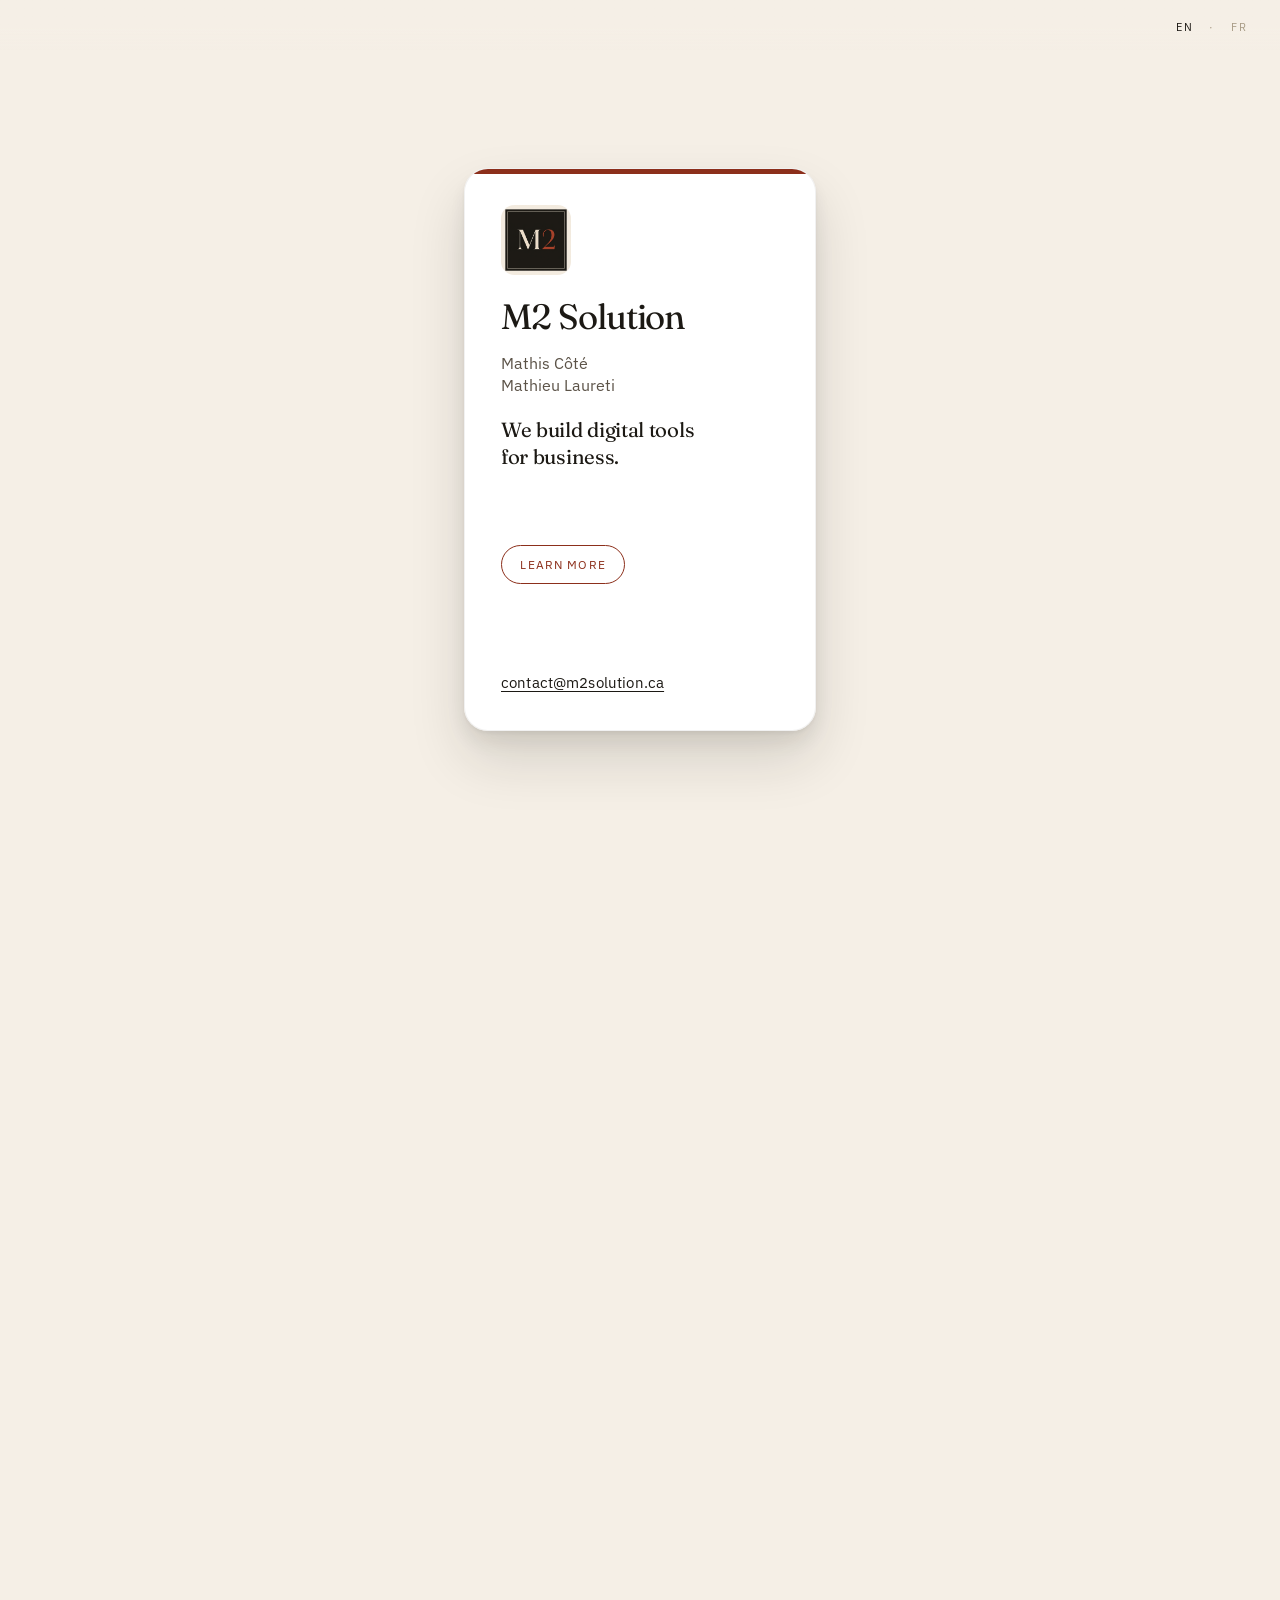
==== commit 5bf84cba: "final site" ====
--- a/site/index.html
+++ b/site/index.html
@@ -9,7 +9,7 @@
     <title>M2 Solution</title>
     <meta
       name="description"
-      content="M2 Solution — Mathis Côté and Mathieu Laureti. We create web solutions for business."
+      content="M2 Solution. Mathis Côté and Mathieu Laureti. We build digital tools for business."
     />
     <link rel="canonical" href="https://m2solution.ca/" />
     <link rel="alternate" hreflang="en" href="https://m2solution.ca/" />
@@ -20,7 +20,7 @@
     <meta property="og:title" content="M2 Solution" />
     <meta
       property="og:description"
-      content="M2 Solution — Mathis Côté and Mathieu Laureti. We create web solutions for business."
+      content="M2 Solution. Mathis Côté and Mathieu Laureti. We build digital tools for business."
     />
     <meta property="og:locale" content="en_CA" />
     <meta property="og:locale:alternate" content="fr_CA" />
@@ -30,7 +30,7 @@
       href="https://fonts.googleapis.com/css2?family=Fraunces:opsz,wght@9..144,400;9..144,600&family=IBM+Plex+Sans:wght@400;500&display=swap"
       rel="stylesheet"
     />
-    <link rel="stylesheet" href="styles.css?v=more" />
+    <link rel="stylesheet" href="styles.css?v=morebtn2" />
   </head>
   <body>
     <nav class="lang" aria-label="Language">
@@ -56,13 +56,13 @@
                 <li>Mathis Côté</li>
                 <li>Mathieu Laureti</li>
               </ul>
-              <p class="desc">We create web solutions for business.</p>
+              <p class="desc">We build digital tools for business.</p>
+              <a class="more" data-flip-hint href="#about">Learn more</a>
               <a class="contact" href="mailto:contact@m2solution.ca"
                 >contact@m2solution.ca</a
               >
             </article>
           </div>
-          <a class="scroll" data-flip-hint href="#about">More</a>
         </header>
       </div>
     </div>
@@ -70,7 +70,6 @@
     <main data-flip-site>
       <header class="masthead">
         <p>M2 Solution</p>
-        <p>Québec</p>
       </header>
 
       <section id="about" class="panel">
@@ -78,24 +77,30 @@
         <h2>Two people. One studio.</h2>
         <p>
           M2 Solution is Mathis Côté and Mathieu Laureti. We design and build
-          web solutions for businesses that need a presence that is clear,
-          considered, and built to last.
+          digital tools tailored to your needs and built to last.
         </p>
         <p>
-          Based in Québec. We work in French and English — the way your clients
-          actually speak.
+          Based in Québec. We run each project in French, English, or both
+          languages.
         </p>
       </section>
 
       <section id="work" class="panel">
         <p class="kicker">What we do</p>
-        <h2>Web work that serves the business.</h2>
+        <h2>Tools tailored to your business.</h2>
         <ul class="offers">
           <li>
             <h3>Sites</h3>
             <p>
               A public face that explains who you are, what you offer, and why
-              it matters — in the language of your clients.
+              it matters.
+            </p>
+          </li>
+          <li>
+            <h3>Applications</h3>
+            <p>
+              Desktop software and other tools that live on your computers, not
+              only in the browser.
             </p>
           </li>
           <li>
@@ -108,8 +113,8 @@
           <li>
             <h3>Care</h3>
             <p>
-              We stay with the work after launch: updates, improvements, and
-              the details that keep things running.
+              We stay with you even after launch: updates, improvements, and
+              whatever comes next.
             </p>
           </li>
         </ul>
@@ -133,39 +138,32 @@
               matches how they sell and operate.
             </p>
           </li>
-          <li>
-            <h3>Bilingual Québec</h3>
-            <p>
-              Work that has to hold up in French and English, on the same
-              footing — not a translation tacked on at the end.
-            </p>
-          </li>
         </ul>
       </section>
 
       <section id="method" class="panel">
         <p class="kicker">How we work</p>
-        <h2>Listen, build, stay with it.</h2>
+        <h2>Listen, build, launch.</h2>
         <ol class="steps">
           <li>
             <h3>Listen</h3>
             <p>
-              We start with the business: who you serve, what has to be clear,
-              and what can wait. No deck before the problem is named.
+              We start by understanding your business, who you serve and what
+              you need.
             </p>
           </li>
           <li>
             <h3>Build</h3>
             <p>
-              Design and development together, in the open. You see the work as
-              it takes shape, not only at the end.
+              You see your application come to life, not only the finished
+              result.
             </p>
           </li>
           <li>
             <h3>Launch</h3>
             <p>
-              We put it live, set the domain and mail, and keep a line open for
-              what comes next.
+              We launch your application and stay available for what comes
+              next.
             </p>
           </li>
         </ol>
@@ -173,37 +171,35 @@
 
       <section id="faq" class="panel">
         <p class="kicker">Questions</p>
-        <h2>The usual ones.</h2>
+        <h2>FAQ</h2>
         <div class="faq">
           <details>
             <summary>How do we start?</summary>
             <p>
               Write to
               <a href="mailto:contact@m2solution.ca">contact@m2solution.ca</a>
-              with a few lines on the business and what you need. We answer,
-              then we talk.
-            </p>
-          </details>
-          <details>
-            <summary>How long does a site take?</summary>
-            <p>
-              It depends on the scope. A clear one-pager can move quickly; a
-              larger site takes the time the content and structure need. We’ll
-              say so before we begin.
+              with a few lines on the business and what you need.
+            </p>
+          </details>
+          <details>
+            <summary>How long does an application take?</summary>
+            <p>
+              It depends on the scope of your project. Once the requirements
+              are set, we can give you a reliable estimate.
             </p>
           </details>
           <details>
             <summary>Do you work in French and English?</summary>
             <p>
-              Yes. The studio is bilingual. The site you’re reading is the
-              proof.
-            </p>
-          </details>
-          <details>
-            <summary>Do you host and look after the site?</summary>
-            <p>
-              Yes. We can launch it, point the domain, and stay on for updates
-              so you’re not left with a file and a login.
+              Yes. The studio is bilingual. We can create translated
+              applications for you.
+            </p>
+          </details>
+          <details>
+            <summary>Do you host and look after the application?</summary>
+            <p>
+              Yes. We can launch it and handle hosting and the domain when
+              needed. We also offer a maintenance service.
             </p>
           </details>
         </div>
@@ -213,66 +209,17 @@
         <p class="kicker">Contact</p>
         <h2>A project in mind?</h2>
         <p>
-          Tell us who you are and what you’re trying to do. We read every
-          message.
+          Tell us who you are and what you want to create.
         </p>
         <a class="contact contact--block" href="mailto:contact@m2solution.ca"
           >contact@m2solution.ca</a
         >
-        <p class="aside">Québec · French &amp; English</p>
-      </section>
-    </main>
-      <section id="about" class="panel">
-        <p class="kicker">About</p>
-        <h2>Two people. One studio.</h2>
-        <p>
-          M2 Solution is Mathis Côté and Mathieu Laureti. We design and build
-          web solutions for businesses that need a presence that is clear,
-          considered, and built to last.
-        </p>
-      </section>
-
-      <section id="work" class="panel">
-        <p class="kicker">What we do</p>
-        <h2>Web work that serves the business.</h2>
-        <ul class="offers">
-          <li>
-            <h3>Sites</h3>
-            <p>
-              A public face that explains who you are, what you offer, and why
-              it matters — in the language of your clients.
-            </p>
-          </li>
-          <li>
-            <h3>Tools</h3>
-            <p>
-              Pages and systems that support how you actually work, instead of
-              adding another layer to manage.
-            </p>
-          </li>
-          <li>
-            <h3>Care</h3>
-            <p>
-              We stay with the work after launch: updates, improvements, and
-              the details that keep things running.
-            </p>
-          </li>
-        </ul>
-      </section>
-
-      <section id="contact" class="panel">
-        <p class="kicker">Contact</p>
-        <h2>A project in mind?</h2>
-        <p>Write to us. We read every message.</p>
-        <a class="contact contact--block" href="mailto:contact@m2solution.ca"
-          >contact@m2solution.ca</a
-        >
       </section>
     </main>
 
     <footer class="legal">
       <p>© 2026 M2 Solution · All rights reserved</p>
     </footer>
-    <script src="scroll.js?v=diag" defer></script>
+    <script src="scroll.js?v=btnslow2" defer></script>
   </body>
 </html>
--- a/site/styles.css
+++ b/site/styles.css
@@ -153,8 +153,8 @@
 }
 
 .contact {
-  margin-top: auto;
-  padding-top: 1.25rem;
+  margin-top: 0;
+  padding-top: 0.85rem;
   font-size: 0.92rem;
   letter-spacing: 0.01em;
   text-underline-offset: 0.2em;
@@ -170,42 +170,27 @@
   padding-top: 0;
 }
 
-.scroll {
-  justify-self: center;
-  display: flex;
-  flex-direction: column;
+.more {
+  display: inline-flex;
   align-items: center;
-  gap: 0.4rem;
-  padding: 0.35rem var(--pad) 1.1rem;
-  color: var(--muted);
-  font-size: 0.62rem;
-  letter-spacing: 0.16em;
+  justify-content: center;
+  margin-top: auto;
+  margin-bottom: auto;
+  padding: 0.62rem 1.15rem;
+  border: 1px solid var(--accent);
+  border-radius: 999px;
+  color: var(--accent);
+  font-size: 0.72rem;
+  letter-spacing: 0.1em;
   text-transform: uppercase;
   text-decoration: none;
-}
-
-.scroll::after {
-  content: "";
-  width: 0.38rem;
-  height: 0.38rem;
-  border-right: 1.5px solid currentColor;
-  border-bottom: 1.5px solid currentColor;
-  transform: rotate(45deg);
-  animation: nudge 1.8s ease-in-out infinite;
-}
-
-.scroll:hover {
-  color: var(--ink);
-}
-
-@keyframes nudge {
-  0%,
-  100% {
-    transform: rotate(45deg) translate(0, 0);
-  }
-  50% {
-    transform: rotate(45deg) translate(0.12rem, 0.12rem);
-  }
+  pointer-events: auto;
+  cursor: pointer;
+}
+
+.more:hover {
+  background: var(--accent);
+  color: var(--card);
 }
 
 .panel {
@@ -446,7 +431,6 @@
     scroll-behavior: auto;
   }
 
-  .scroll::after,
   .panel {
     animation: none;
   }
@@ -536,14 +520,6 @@
   will-change: transform;
 }
 
-.has-flip .scroll {
-  position: absolute;
-  bottom: 0;
-  left: 50%;
-  transform: translateX(-50%);
-  pointer-events: auto;
-}
-
 .has-flip .panel {
   animation: none;
 }
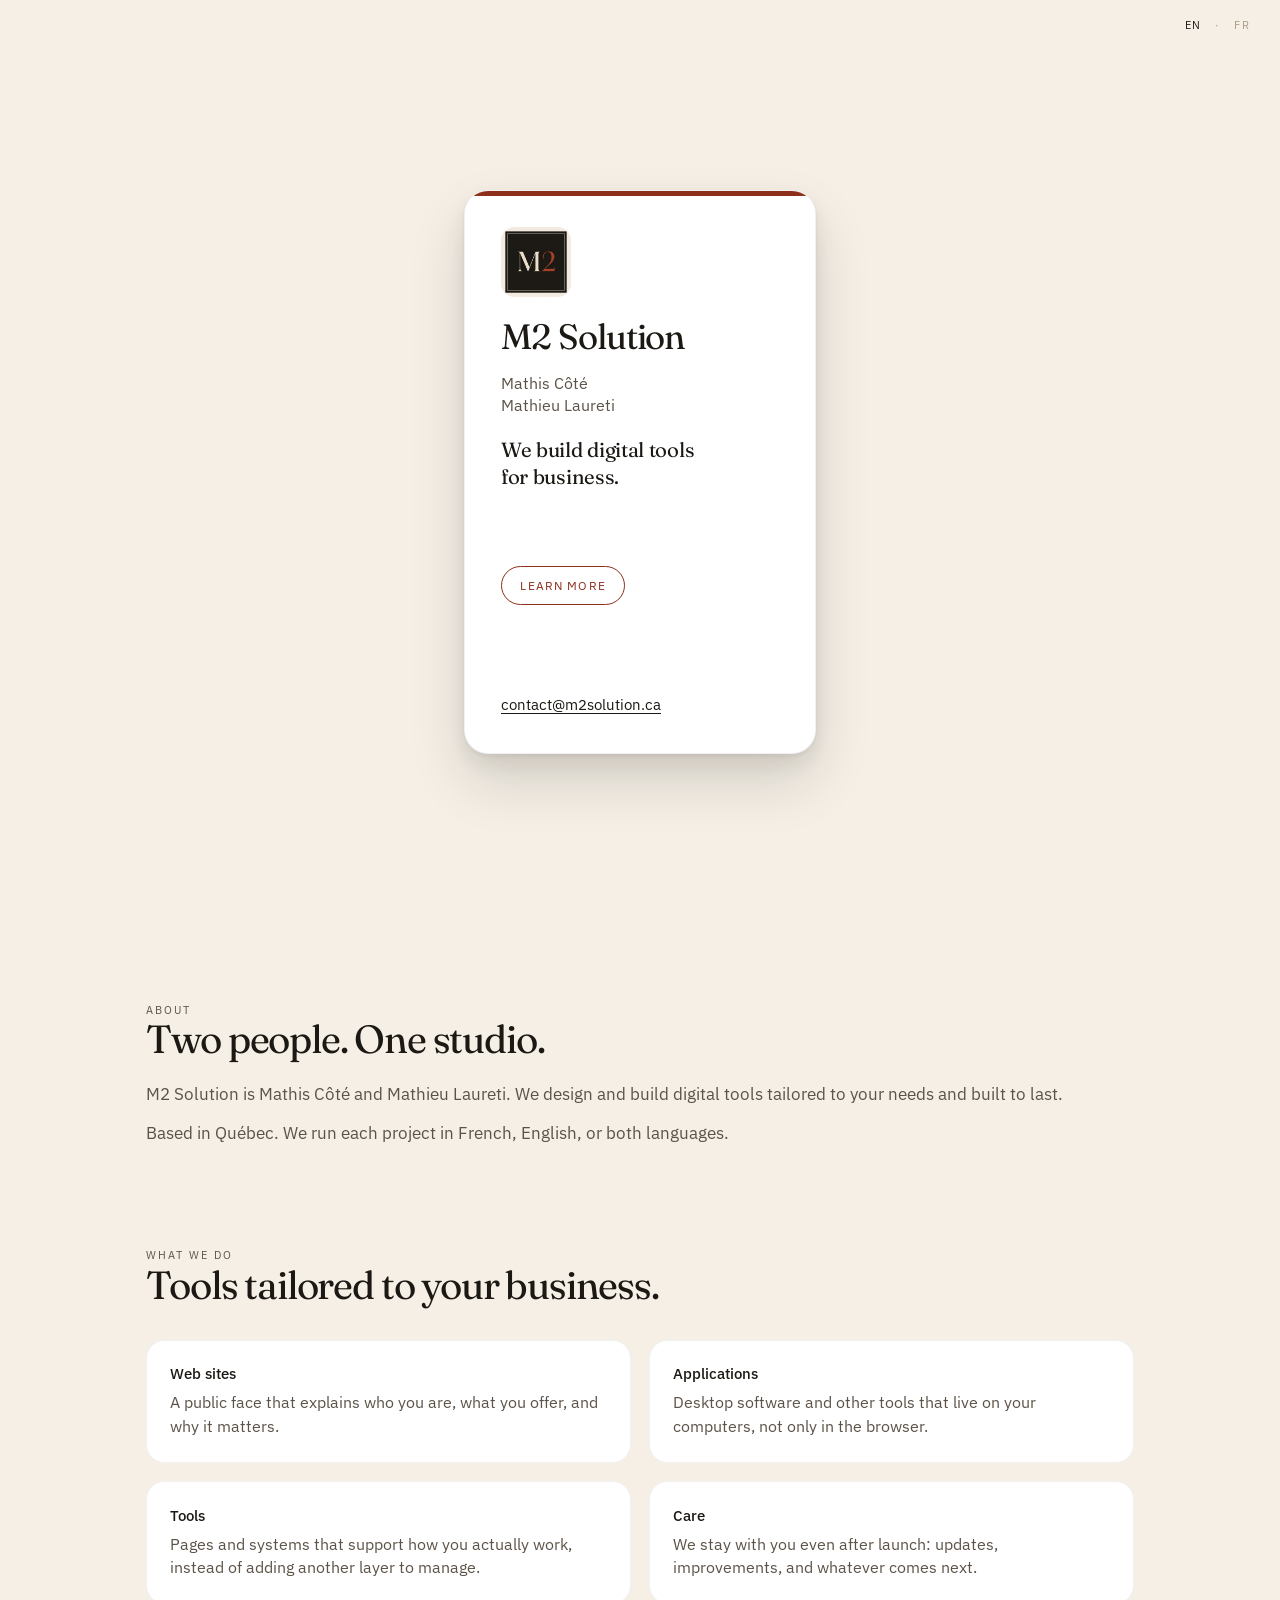
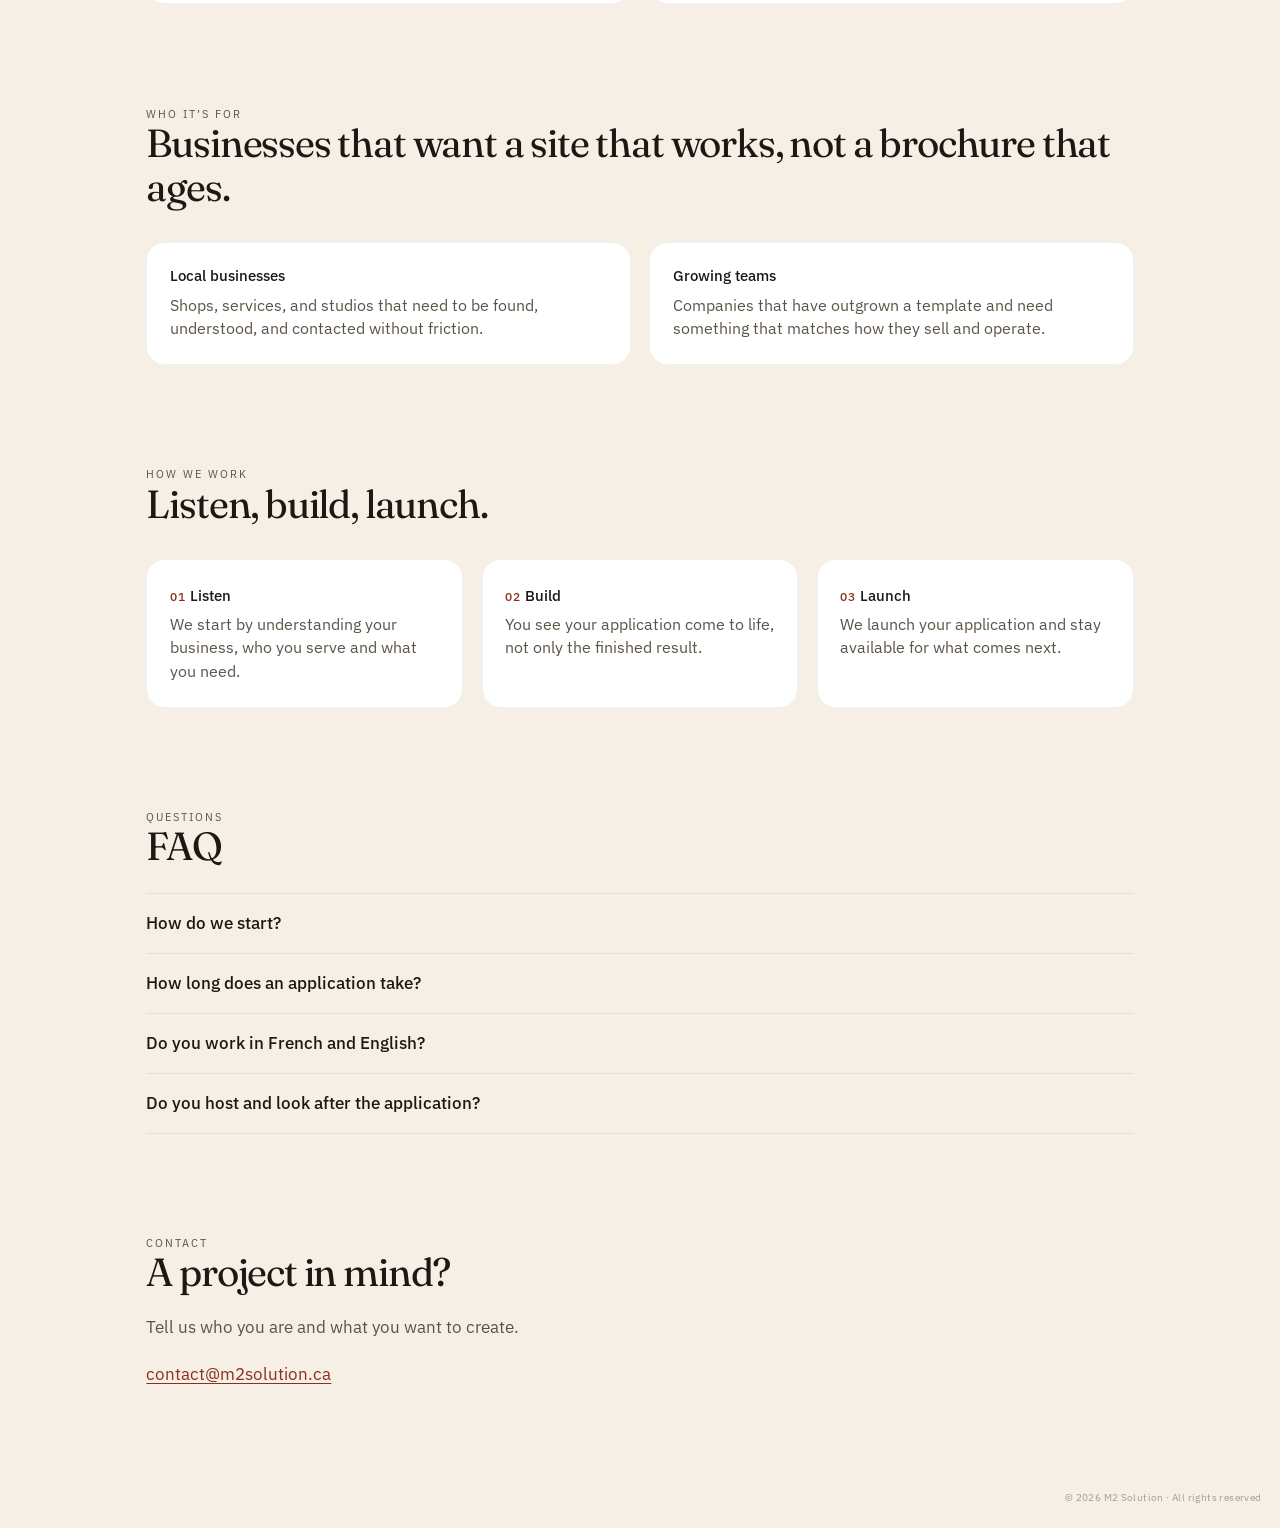
==== commit 56abbc49: "cv" ====
--- a/site/index.html
+++ b/site/index.html
@@ -30,49 +30,69 @@
       href="https://fonts.googleapis.com/css2?family=Fraunces:opsz,wght@9..144,400;9..144,600&family=IBM+Plex+Sans:wght@400;500&display=swap"
       rel="stylesheet"
     />
-    <link rel="stylesheet" href="styles.css?v=morebtn2" />
+    <link rel="stylesheet" href="styles.css?v=cv5" />
   </head>
   <body>
-    <nav class="lang" aria-label="Language">
-      <a href="./" hreflang="en" lang="en" aria-current="page">EN</a>
-      <span aria-hidden="true">·</span>
-      <a href="./fr/" hreflang="fr" lang="fr">FR</a>
-    </nav>
-
-    <div class="stage" data-flip-stage>
-      <div class="pin" data-flip-pin>
-        <header class="hero">
-          <div class="flipper" data-flip-card>
-            <article class="card face face-front">
-              <img
-                class="logo"
-                src="logo.png"
-                width="256"
-                height="256"
-                alt="M2 Solution"
-              />
-              <h1>M2 Solution</h1>
-              <ul class="names">
-                <li>Mathis Côté</li>
-                <li>Mathieu Laureti</li>
-              </ul>
-              <p class="desc">We build digital tools for business.</p>
-              <a class="more" data-flip-hint href="#about">Learn more</a>
-              <a class="contact" href="mailto:contact@m2solution.ca"
-                >contact@m2solution.ca</a
-              >
-            </article>
-          </div>
-        </header>
+    <header class="topbar" data-topbar>
+      <a class="topbar-logo" href="#top">M2 Solution</a>
+      <button
+        class="menu-btn"
+        type="button"
+        data-menu-btn
+        aria-expanded="false"
+        aria-controls="site-menu"
+        data-label-open="Open menu"
+        data-label-close="Close menu"
+        aria-label="Open menu"
+      >
+        <span class="menu-btn-icon" aria-hidden="true"></span>
+      </button>
+      <div class="menu" id="site-menu" data-menu>
+        <nav class="sections" aria-label="Sections">
+          <a href="#about">About</a>
+          <a href="#work">Work</a>
+          <a href="#for">For</a>
+          <a href="#method">How</a>
+          <a href="#faq">FAQ</a>
+          <a href="#contact">Contact</a>
+        </nav>
+        <nav class="lang" aria-label="Language">
+          <a href="./" hreflang="en" lang="en" aria-current="page">EN</a>
+          <span aria-hidden="true">·</span>
+          <a href="./fr/" hreflang="fr" lang="fr">FR</a>
+        </nav>
       </div>
-    </div>
-
-    <main data-flip-site>
-      <header class="masthead">
-        <p>M2 Solution</p>
-      </header>
-
-      <section id="about" class="panel">
+    </header>
+
+    <section class="hero" id="top" data-hero>
+      <nav class="lang hero-lang" aria-label="Language">
+        <a href="./" hreflang="en" lang="en" aria-current="page">EN</a>
+        <span aria-hidden="true">·</span>
+        <a href="./fr/" hreflang="fr" lang="fr">FR</a>
+      </nav>
+      <article class="card">
+        <img
+          class="logo"
+          src="logo.png"
+          width="256"
+          height="256"
+          alt="M2 Solution"
+        />
+        <h1>M2 Solution</h1>
+        <ul class="names">
+          <li>Mathis Côté</li>
+          <li>Mathieu Laureti</li>
+        </ul>
+        <p class="desc">We build digital tools for business.</p>
+        <a class="more" href="#about" data-scroll-down>Learn more</a>
+        <a class="card-mail" href="mailto:contact@m2solution.ca"
+          >contact@m2solution.ca</a
+        >
+      </article>
+    </section>
+
+    <main>
+      <section id="about" class="band reveal" data-reveal>
         <p class="kicker">About</p>
         <h2>Two people. One studio.</h2>
         <p>
@@ -85,12 +105,12 @@
         </p>
       </section>
 
-      <section id="work" class="panel">
+      <section id="work" class="band reveal" data-reveal>
         <p class="kicker">What we do</p>
         <h2>Tools tailored to your business.</h2>
         <ul class="offers">
           <li>
-            <h3>Sites</h3>
+            <h3>Web sites</h3>
             <p>
               A public face that explains who you are, what you offer, and why
               it matters.
@@ -120,7 +140,7 @@
         </ul>
       </section>
 
-      <section id="for" class="panel">
+      <section id="for" class="band reveal" data-reveal>
         <p class="kicker">Who it’s for</p>
         <h2>Businesses that want a site that works, not a brochure that ages.</h2>
         <ul class="offers">
@@ -141,7 +161,7 @@
         </ul>
       </section>
 
-      <section id="method" class="panel">
+      <section id="method" class="band reveal" data-reveal>
         <p class="kicker">How we work</p>
         <h2>Listen, build, launch.</h2>
         <ol class="steps">
@@ -169,7 +189,7 @@
         </ol>
       </section>
 
-      <section id="faq" class="panel">
+      <section id="faq" class="band reveal" data-reveal>
         <p class="kicker">Questions</p>
         <h2>FAQ</h2>
         <div class="faq">
@@ -205,13 +225,11 @@
         </div>
       </section>
 
-      <section id="contact" class="panel">
+      <section id="contact" class="band reveal" data-reveal>
         <p class="kicker">Contact</p>
         <h2>A project in mind?</h2>
-        <p>
-          Tell us who you are and what you want to create.
-        </p>
-        <a class="contact contact--block" href="mailto:contact@m2solution.ca"
+        <p>Tell us who you are and what you want to create.</p>
+        <a class="mail" href="mailto:contact@m2solution.ca"
           >contact@m2solution.ca</a
         >
       </section>
@@ -220,6 +238,6 @@
     <footer class="legal">
       <p>© 2026 M2 Solution · All rights reserved</p>
     </footer>
-    <script src="scroll.js?v=btnslow2" defer></script>
+    <script src="site.js?v=cv5" defer></script>
   </body>
 </html>
--- a/site/styles.css
+++ b/site/styles.css
@@ -6,6 +6,7 @@
   --muted: #a89c86;
   --accent: #8c2f1b;
   --pad: max(1.15rem, env(safe-area-inset-left));
+  --header: 4.15rem;
   --radius: 1.5rem;
   --shadow:
     0 2px 4px rgba(28, 25, 20, 0.05),
@@ -21,6 +22,15 @@
 
 html {
   scroll-behavior: smooth;
+}
+
+html.is-scrolling {
+  scroll-behavior: auto !important;
+}
+
+html.is-menu-open,
+html.is-menu-open body {
+  overflow: hidden;
 }
 
 html,
@@ -35,55 +45,196 @@
   font-family: "IBM Plex Sans", system-ui, sans-serif;
   font-size: 1.05rem;
   line-height: 1.5;
-  padding: env(safe-area-inset-top) env(safe-area-inset-right)
-    env(safe-area-inset-bottom) env(safe-area-inset-left);
 }
 
 a {
   color: inherit;
 }
 
+[hidden] {
+  display: none !important;
+}
+
+.topbar {
+  position: fixed;
+  top: 0;
+  right: 0;
+  left: 0;
+  z-index: 20;
+  display: flex;
+  flex-wrap: wrap;
+  align-items: center;
+  gap: 0.35rem 1rem;
+  min-height: var(--header);
+  padding: 0.4rem var(--pad);
+  background: color-mix(in srgb, var(--page) 88%, transparent);
+  backdrop-filter: blur(16px);
+  border-bottom: 1px solid transparent;
+  transform: translateY(-110%);
+  transition: transform 0.5s ease, border-color 0.35s ease;
+}
+
+.topbar.is-on,
+.topbar.is-open {
+  transform: translateY(0);
+  border-bottom-color: rgba(28, 25, 20, 0.08);
+}
+
+.topbar.is-open {
+  background: var(--page);
+}
+
+.topbar-logo {
+  font-family: Fraunces, Georgia, serif;
+  font-size: 1.15rem;
+  letter-spacing: -0.03em;
+  text-decoration: none;
+  white-space: nowrap;
+}
+
+.menu-btn {
+  display: inline-flex;
+  align-items: center;
+  justify-content: center;
+  width: 2.6rem;
+  height: 2.6rem;
+  margin-left: auto;
+  padding: 0;
+  border: 0;
+  background: none;
+  color: var(--ink);
+  cursor: pointer;
+}
+
+.menu-btn:focus-visible {
+  outline: 2px solid var(--accent);
+  outline-offset: 2px;
+  border-radius: 0.4rem;
+}
+
+.menu-btn-icon,
+.menu-btn-icon::before,
+.menu-btn-icon::after {
+  display: block;
+  width: 1.2rem;
+  height: 1.5px;
+  background: currentColor;
+  border-radius: 99px;
+  transition: transform 0.2s ease, top 0.2s ease, background-color 0.2s ease;
+}
+
+.menu-btn-icon {
+  position: relative;
+}
+
+.menu-btn-icon::before,
+.menu-btn-icon::after {
+  content: "";
+  position: absolute;
+  left: 0;
+}
+
+.menu-btn-icon::before {
+  top: -6px;
+}
+
+.menu-btn-icon::after {
+  top: 6px;
+}
+
+.topbar.is-open .menu-btn-icon {
+  background: transparent;
+}
+
+.topbar.is-open .menu-btn-icon::before {
+  top: 0;
+  transform: rotate(45deg);
+}
+
+.topbar.is-open .menu-btn-icon::after {
+  top: 0;
+  transform: rotate(-45deg);
+}
+
+.menu {
+  display: none;
+  flex-basis: 100%;
+  flex-direction: column;
+  gap: 0.35rem;
+  padding: 0.15rem 0 1rem;
+}
+
+.topbar.is-open .menu {
+  display: flex;
+}
+
+.sections {
+  display: flex;
+  flex-direction: column;
+  color: var(--ink-soft);
+  font-size: 0.78rem;
+  letter-spacing: 0.12em;
+  text-transform: uppercase;
+}
+
+.sections a {
+  padding: 0.8rem 0;
+  border-bottom: 1px solid rgba(28, 25, 20, 0.08);
+  text-decoration: none;
+}
+
+.sections a:hover,
+.sections a[aria-current="location"] {
+  color: var(--accent);
+}
+
 .lang {
-  position: sticky;
-  top: 0;
-  z-index: 8;
   display: flex;
   align-items: center;
-  justify-content: flex-end;
   gap: 0.15rem;
-  padding: 0.35rem var(--pad) 0;
   font-size: 0.68rem;
   letter-spacing: 0.16em;
   color: var(--muted);
-  background: linear-gradient(
-    var(--page) 70%,
-    color-mix(in srgb, var(--page) 0%, transparent)
-  );
+}
+
+.menu .lang {
+  margin-top: 0.55rem;
+}
+
+.topbar > .lang {
+  margin-left: auto;
 }
 
 .lang a {
   display: inline-flex;
   align-items: center;
   justify-content: center;
-  min-width: 2.75rem;
-  min-height: 2.75rem;
+  min-width: 2.4rem;
+  min-height: 2.4rem;
   text-decoration: none;
 }
 
-.lang a:hover {
-  color: var(--ink);
-}
-
+.lang a:hover,
 .lang a[aria-current="page"] {
   color: var(--ink);
+}
+
+.lang a[aria-current="page"] {
   pointer-events: none;
 }
 
 .hero {
+  position: relative;
   display: grid;
-  grid-template-rows: 1fr auto;
-  min-height: calc(100dvh - 3.25rem);
-  min-height: calc(100svh - 3.25rem);
+  grid-template-rows: auto 1fr;
+  min-height: 100svh;
+  padding: env(safe-area-inset-top) env(safe-area-inset-right)
+    env(safe-area-inset-bottom) env(safe-area-inset-left);
+}
+
+.hero-lang {
+  justify-self: end;
+  padding: 0.35rem var(--pad) 0;
 }
 
 .card {
@@ -124,7 +275,7 @@
   border-radius: 0.85rem;
 }
 
-h1 {
+.card h1 {
   margin: 0;
   font-family: Fraunces, Georgia, serif;
   font-size: clamp(1.7rem, 6.4vw, 2.2rem);
@@ -133,7 +284,7 @@
   line-height: 1.05;
 }
 
-.names {
+.card .names {
   list-style: none;
   margin: 1rem 0 0;
   padding: 0;
@@ -150,24 +301,6 @@
   font-weight: 400;
   line-height: 1.3;
   letter-spacing: -0.015em;
-}
-
-.contact {
-  margin-top: 0;
-  padding-top: 0.85rem;
-  font-size: 0.92rem;
-  letter-spacing: 0.01em;
-  text-underline-offset: 0.2em;
-  word-break: break-word;
-}
-
-.contact:hover {
-  color: var(--accent);
-}
-
-.contact--block {
-  margin-top: 1.25rem;
-  padding-top: 0;
 }
 
 .more {
@@ -184,8 +317,6 @@
   letter-spacing: 0.1em;
   text-transform: uppercase;
   text-decoration: none;
-  pointer-events: auto;
-  cursor: pointer;
 }
 
 .more:hover {
@@ -193,18 +324,26 @@
   color: var(--card);
 }
 
-.panel {
-  width: min(34rem, calc(100% - 2 * var(--pad)));
+.card-mail {
+  padding-top: 0.85rem;
+  font-size: 0.92rem;
+  text-underline-offset: 0.2em;
+  word-break: break-word;
+}
+
+.card-mail:hover {
+  color: var(--accent);
+}
+
+.band {
+  width: calc(80% - 2 * var(--pad));
+  max-width: none;
   margin: 0 auto;
-  padding: 4.25rem 0 0;
-}
-
-.panel:first-child {
-  padding-top: 5.5rem;
-}
-
-.panel:last-child {
-  padding-bottom: 5.5rem;
+  padding: 5.5rem 0 0;
+}
+
+.band:last-of-type {
+  padding-bottom: 6rem;
 }
 
 .kicker {
@@ -215,97 +354,70 @@
   text-transform: uppercase;
 }
 
-.panel h2 {
-  margin: 0;
+.band h2 {
+  margin: 0 0 1.25rem;
+  width: 100%;
   font-family: Fraunces, Georgia, serif;
-  font-size: clamp(1.55rem, 4.4vw, 2.05rem);
+  font-size: clamp(1.7rem, 4vw, 2.45rem);
   font-weight: 400;
   letter-spacing: -0.03em;
-  line-height: 1.15;
-}
-
-.panel p {
-  margin: 1rem 0 0;
+  line-height: 1.12;
+}
+
+.band p {
+  margin: 0.85rem 0 0;
+  width: 100%;
   color: var(--ink-soft);
 }
 
-.offers {
+.offers,
+.steps {
   list-style: none;
-  margin: 1.75rem 0 0;
+  margin: 2rem 0 0;
   padding: 0;
   display: grid;
-  gap: 1.4rem;
-}
-
-.offers h3 {
-  margin: 0;
-  font-size: 0.95rem;
-  font-weight: 500;
-}
-
-.offers p {
-  margin: 0.3rem 0 0;
-  font-size: 0.98rem;
-}
-
-.masthead {
-  display: flex;
-  justify-content: space-between;
-  width: min(34rem, calc(100% - 2 * var(--pad)));
-  margin: 0 auto;
-  padding: 4.75rem 0 0;
-  color: var(--muted);
-  font-size: 0.62rem;
-  letter-spacing: 0.18em;
-  text-transform: uppercase;
-}
-
-.masthead p {
-  margin: 0;
-}
-
-.masthead + .panel {
-  padding-top: 2.35rem;
-}
-
-.steps {
-  list-style: none;
-  margin: 1.75rem 0 0;
-  padding: 0;
-  counter-reset: step;
-  display: grid;
-  gap: 1.5rem;
-}
-
+  gap: 1.15rem;
+}
+
+.offers li,
 .steps li {
-  position: relative;
-  padding-left: 3rem;
-}
-
-.steps li::before {
-  counter-increment: step;
-  content: counter(step, decimal-leading-zero);
-  position: absolute;
-  left: 0;
-  top: 0.15rem;
-  color: var(--accent);
-  font-size: 0.72rem;
-  letter-spacing: 0.08em;
-}
-
+  padding: 1.35rem 1.4rem 1.45rem;
+  background: var(--card);
+  border: 1px solid rgba(28, 25, 20, 0.06);
+  border-radius: 1.15rem;
+}
+
+.offers h3,
 .steps h3 {
   margin: 0;
   font-size: 0.95rem;
   font-weight: 500;
 }
 
+.offers p,
 .steps p {
-  margin: 0.3rem 0 0;
+  margin: 0.4rem 0 0;
   font-size: 0.98rem;
 }
 
+.steps {
+  counter-reset: step;
+}
+
+.steps li {
+  padding-top: 1.5rem;
+}
+
+.steps h3::before {
+  counter-increment: step;
+  content: counter(step, decimal-leading-zero) "  ";
+  color: var(--accent);
+  font-size: 0.72rem;
+  letter-spacing: 0.08em;
+}
+
 .faq {
-  margin: 1.75rem 0 0;
+  margin-top: 1.5rem;
 }
 
 .faq details {
@@ -319,70 +431,33 @@
 .faq summary {
   cursor: pointer;
   list-style: none;
-  padding: 1rem 1.75rem 1rem 0;
-  font-size: 0.98rem;
+  padding: 1.05rem 1.75rem 1.05rem 0;
   font-weight: 500;
-  position: relative;
 }
 
 .faq summary::-webkit-details-marker {
   display: none;
 }
 
-.faq summary::after {
-  content: "";
-  position: absolute;
-  right: 0.15rem;
-  top: 1.35rem;
-  width: 0.38rem;
-  height: 0.38rem;
-  border-right: 1.5px solid var(--muted);
-  border-bottom: 1.5px solid var(--muted);
-  transform: rotate(45deg);
-}
-
-.faq details[open] summary::after {
-  top: 1.5rem;
-  transform: rotate(225deg);
-}
-
 .faq details p {
-  margin: 0 0 1.1rem;
-  padding-right: 1.5rem;
-  font-size: 0.98rem;
-}
-
-.aside {
-  margin-top: 1.1rem;
-  color: var(--muted);
-  font-size: 0.72rem;
-  letter-spacing: 0.1em;
-  text-transform: uppercase;
-}
-
-@supports (animation-timeline: view()) {
-  .panel {
-    animation: rise 0.8s ease both;
-    animation-timeline: view();
-    animation-range: entry 0% entry 35%;
-  }
-}
-
-@keyframes rise {
-  from {
-    opacity: 0;
-    transform: translateY(1.15rem);
-  }
-  to {
-    opacity: 1;
-    transform: none;
-  }
+  margin: 0 0 1.15rem;
+  padding-right: 1rem;
+}
+
+.mail {
+  display: inline-block;
+  margin-top: 1.35rem;
+  color: var(--accent);
+  font-size: 1.05rem;
+  text-underline-offset: 0.2em;
+}
+
+.mail:hover {
+  color: var(--ink);
 }
 
 .legal {
-  padding: 0.5rem var(--pad) 1.25rem;
-  max-width: 90vw;
-  margin-left: auto;
+  padding: 0.5rem var(--pad) 1.35rem;
   color: var(--muted);
   font-size: 0.62rem;
   letter-spacing: 0.04em;
@@ -393,30 +468,84 @@
   margin: 0;
 }
 
-@media (min-width: 40rem) {
-  .card {
-    width: min(22rem, calc((100dvh - 9rem) * 5 / 8));
-    transition: transform 0.28s ease, box-shadow 0.28s ease;
+.reveal {
+  opacity: 0;
+  transform: translateY(1.35rem);
+  transition: opacity 0.7s ease, transform 0.7s ease;
+}
+
+.reveal.is-in {
+  opacity: 1;
+  transform: none;
+}
+
+#work,
+#for,
+#method,
+#faq,
+#contact,
+#about {
+  scroll-margin-top: calc(var(--header) + 1rem);
+}
+
+@media (min-width: 52rem) {
+  .menu-btn {
+    display: none;
+  }
+
+  .menu {
+    display: flex;
+    flex-basis: auto;
+    flex: 1;
+    flex-direction: row;
+    align-items: center;
+    padding: 0;
+    gap: 1rem;
+  }
+
+  .sections {
+    flex: 1;
+    flex-direction: row;
+    flex-wrap: nowrap;
+    justify-content: flex-end;
+    gap: 0.15rem 1.1rem;
+    font-size: 0.72rem;
+    letter-spacing: 0.12em;
+  }
+
+  .sections a {
+    padding: 0.45rem 0;
+    border-bottom: 0;
+  }
+
+  .menu .lang {
+    margin-top: 0;
   }
 
   .logo {
     width: 4.35rem;
     height: 4.35rem;
-    margin-bottom: 1.5rem;
-  }
-
-  .legal {
-    opacity: 0.5;
-  }
-
-  .legal:hover,
-  .legal:focus-within {
-    opacity: 1;
-    color: var(--ink);
+  }
+
+  .card {
+    width: min(22rem, calc((100dvh - 9rem) * 5 / 8));
+  }
+
+  .offers,
+  .steps {
+    grid-template-columns: 1fr 1fr;
+  }
+
+  .steps {
+    grid-template-columns: repeat(3, 1fr);
   }
 }
 
 @media (hover: hover) and (min-width: 40rem) {
+  .card {
+    transition: transform 0.28s ease, box-shadow 0.28s ease;
+  }
+
   .card:hover {
     transform: translateY(-5px);
     box-shadow:
@@ -426,115 +555,116 @@
   }
 }
 
+.cv-page {
+  padding-top: calc(var(--header) + 1.25rem);
+}
+
+.cv-page h1 {
+  margin: 0;
+  font-family: Fraunces, Georgia, serif;
+  font-size: clamp(1.7rem, 4vw, 2.45rem);
+  font-weight: 400;
+  letter-spacing: -0.03em;
+  line-height: 1.12;
+}
+
+.cv-page .topbar {
+  transform: none;
+  border-bottom-color: rgba(28, 25, 20, 0.08);
+}
+
+.cv-switch {
+  display: flex;
+  flex-wrap: wrap;
+  gap: 0.55rem;
+  margin: 1.5rem 0 0;
+}
+
+.cv-switch button {
+  appearance: none;
+  display: inline-flex;
+  align-items: center;
+  justify-content: center;
+  padding: 0.62rem 1.15rem;
+  border: 1px solid var(--accent);
+  border-radius: 999px;
+  background: transparent;
+  color: var(--accent);
+  font: inherit;
+  font-size: 0.72rem;
+  letter-spacing: 0.1em;
+  text-transform: uppercase;
+  cursor: pointer;
+}
+
+.cv-switch button[aria-pressed="true"] {
+  background: var(--accent);
+  color: var(--card);
+}
+
+.cv-panel {
+  margin-top: 2rem;
+}
+
+.cv-panel h2 {
+  margin: 0 0 1rem;
+  font-family: Fraunces, Georgia, serif;
+  font-size: clamp(1.5rem, 3.4vw, 2.1rem);
+  font-weight: 400;
+  letter-spacing: -0.03em;
+}
+
+.cv-page .band {
+  width: min(52rem, calc(100% - 2 * var(--pad)));
+}
+
+.cv-page .band:last-of-type {
+  padding-bottom: 3.5rem;
+}
+
+.cv-pages {
+  display: grid;
+  gap: 1.15rem;
+}
+
+.cv-sheet {
+  display: block;
+  width: 100%;
+  height: auto;
+  background: var(--card);
+  border: 1px solid rgba(28, 25, 20, 0.06);
+  border-radius: 0.6rem;
+  box-shadow: var(--shadow);
+}
+
+.cv-missing {
+  margin: 0;
+  padding: 1.5rem 1.4rem;
+  background: var(--card);
+  border: 1px solid rgba(28, 25, 20, 0.06);
+  border-radius: 1.15rem;
+  color: var(--ink-soft);
+}
+
+.cv-panel .more {
+  margin-top: 1.15rem;
+}
+
 @media (prefers-reduced-motion: reduce) {
   html {
     scroll-behavior: auto;
   }
 
-  .panel {
-    animation: none;
-  }
-}
-
-.has-flip .lang {
-  position: fixed;
-  top: 0;
-  right: 0;
-  left: 0;
-  background: linear-gradient(
-    var(--page) 55%,
-    color-mix(in srgb, var(--page) 0%, transparent)
-  );
-}
-
-.has-flip .stage {
-  height: 300vh;
-}
-
-.has-flip .pin {
-  position: sticky;
-  top: 0;
-  height: 100svh;
-  display: grid;
-  place-items: center;
-  overflow: hidden;
-  perspective: 80rem;
-  perspective-origin: 50% 48%;
-}
-
-.has-flip .hero {
-  position: absolute;
-  inset: 0;
-  display: grid;
-  place-items: center;
-  min-height: 0;
-  pointer-events: none;
-}
-
-.has-flip .flipper {
-  pointer-events: auto;
-  position: relative;
-  width: min(
-    20.5rem,
-    calc(100% - 2 * var(--pad)),
-    calc((100dvh - 8.5rem) * 5 / 8)
-  );
-  aspect-ratio: 5 / 8;
-  transform-style: preserve-3d;
-  transform: rotateY(0deg);
-  border-radius: var(--radius);
-  box-shadow: var(--shadow);
-  will-change: transform, width, height;
-}
-
-.has-flip .face {
-  position: absolute;
-  inset: 0;
-  border-radius: inherit;
-  overflow: hidden;
-  backface-visibility: hidden;
-  -webkit-backface-visibility: hidden;
-}
-
-.has-flip .face-front.card {
-  width: 100%;
-  height: 100%;
-  aspect-ratio: auto;
-  margin: 0;
-  box-shadow: none;
-  border-radius: inherit;
-}
-
-.has-flip .face-back {
-  background: var(--page);
-  transform: rotate3d(1, 1, 0, 180deg) translateZ(1px);
-}
-
-.has-flip .site-inner {
-  position: absolute;
-  top: 0;
-  left: 50%;
-  min-height: 100%;
-  transform: translateX(-50%);
-  transform-origin: top center;
-  will-change: transform;
-}
-
-.has-flip .panel {
-  animation: none;
-}
-
-.has-flip .legal {
-  margin-right: var(--pad);
-}
-
-@media (min-width: 40rem) {
-  .has-flip .flipper {
-    width: min(22rem, calc((100dvh - 9rem) * 5 / 8));
-  }
-
-  .has-flip .card:hover {
+  .topbar,
+  .reveal,
+  .menu-btn-icon,
+  .menu-btn-icon::before,
+  .menu-btn-icon::after {
+    transition: none;
+  }
+
+  .reveal {
+    opacity: 1;
     transform: none;
-    box-shadow: none;
-  }
-}
+  }
+}
